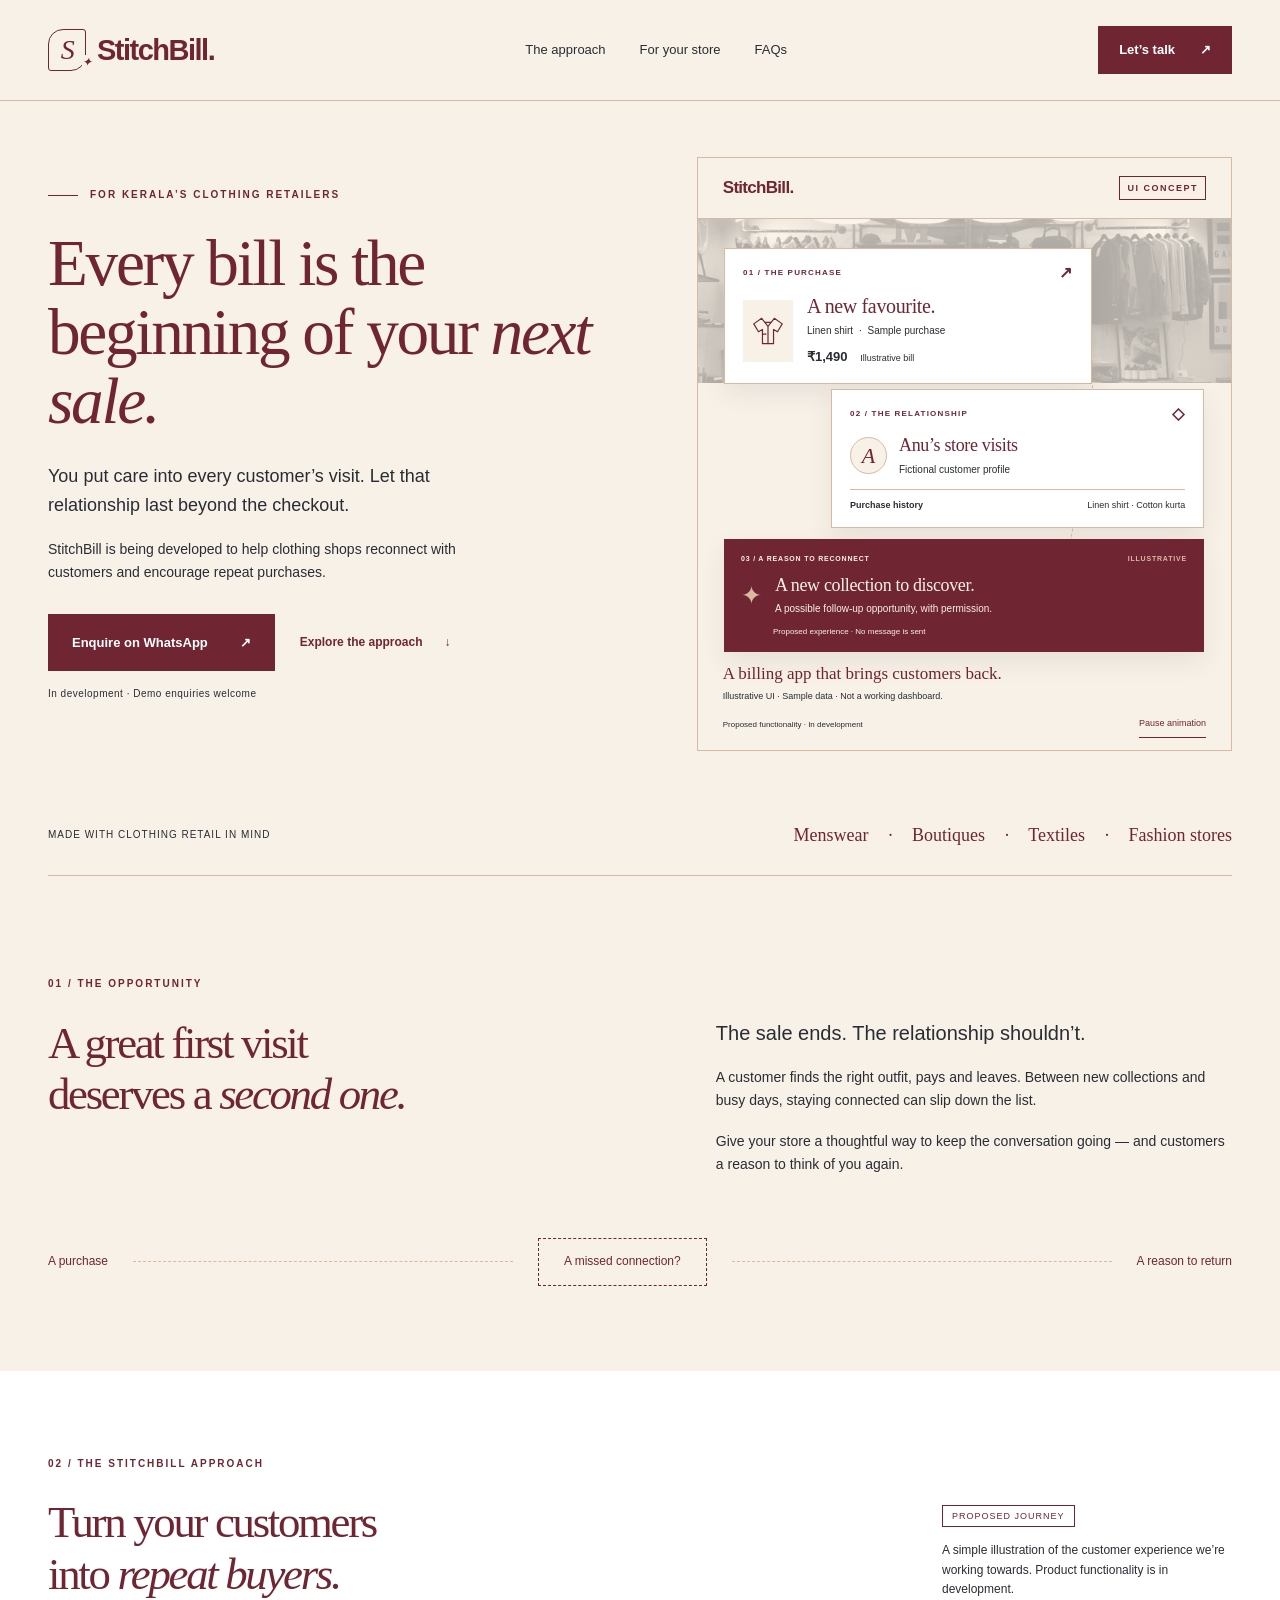
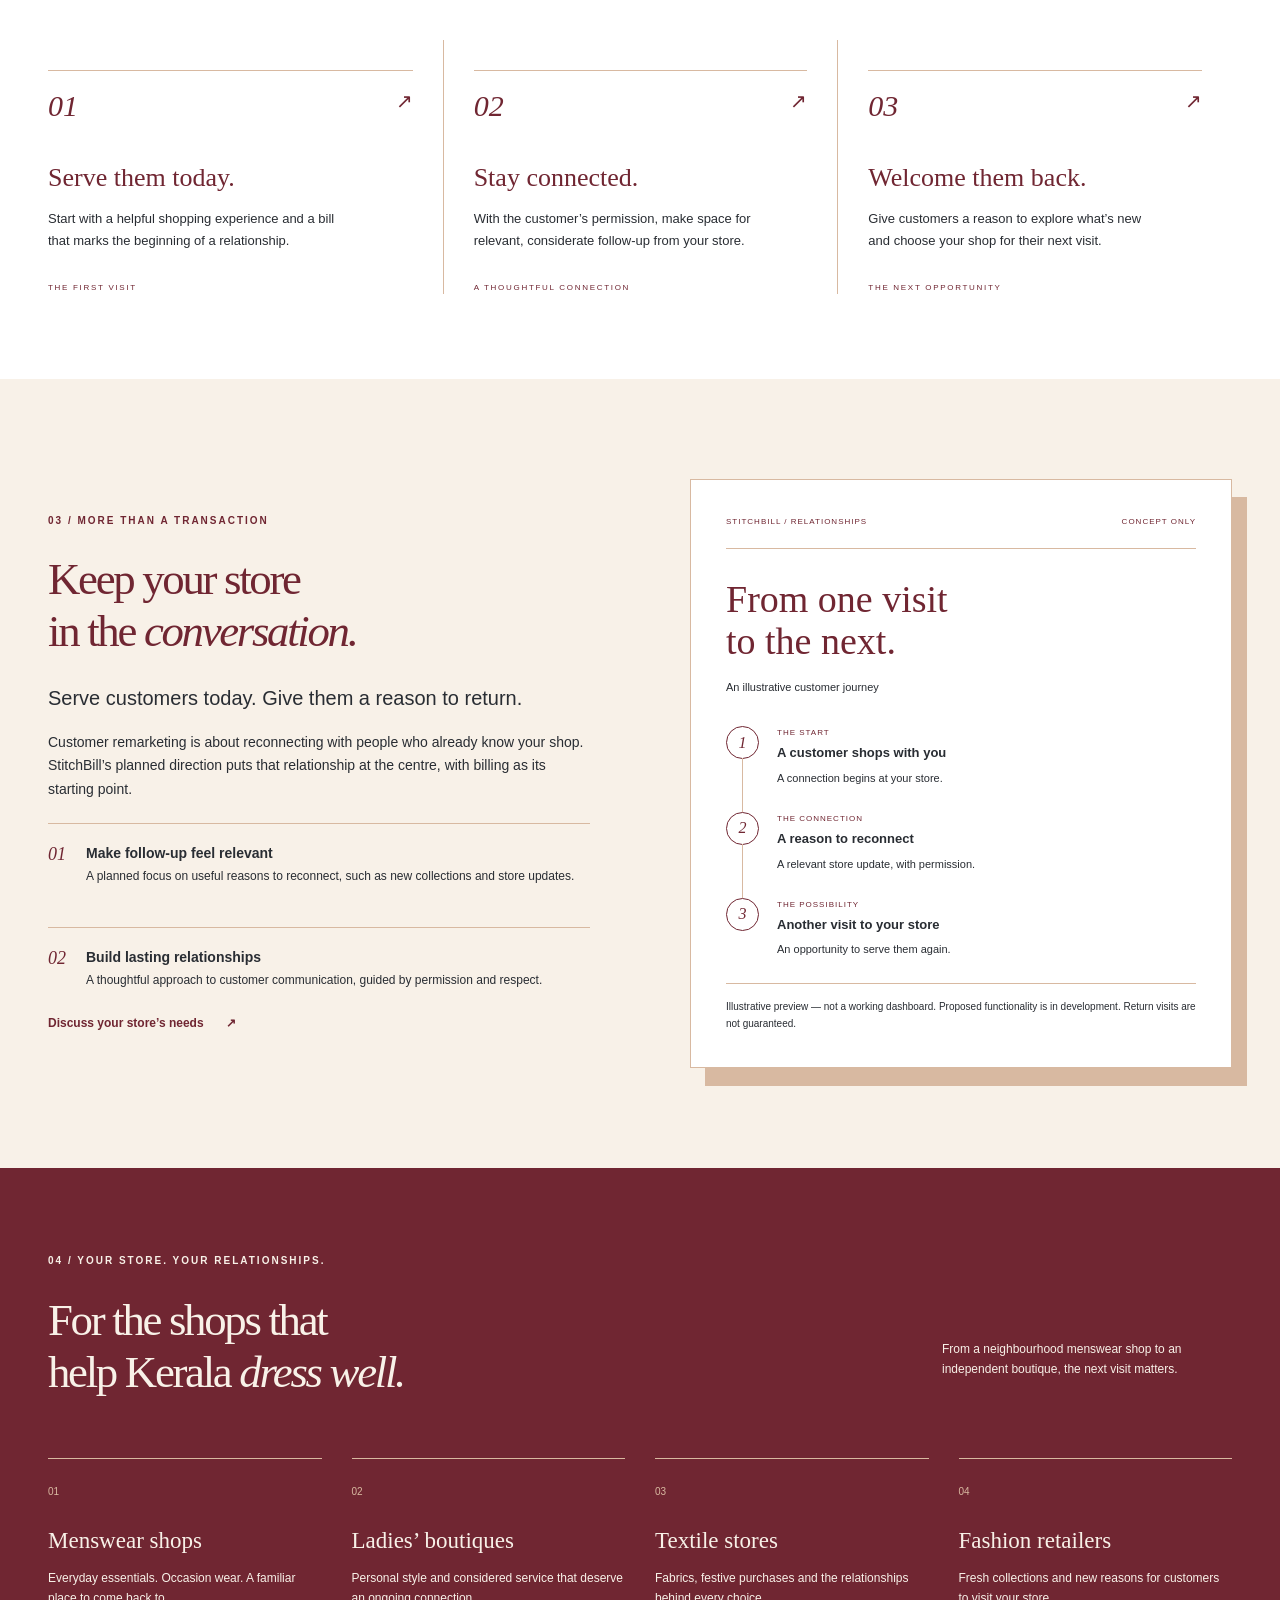
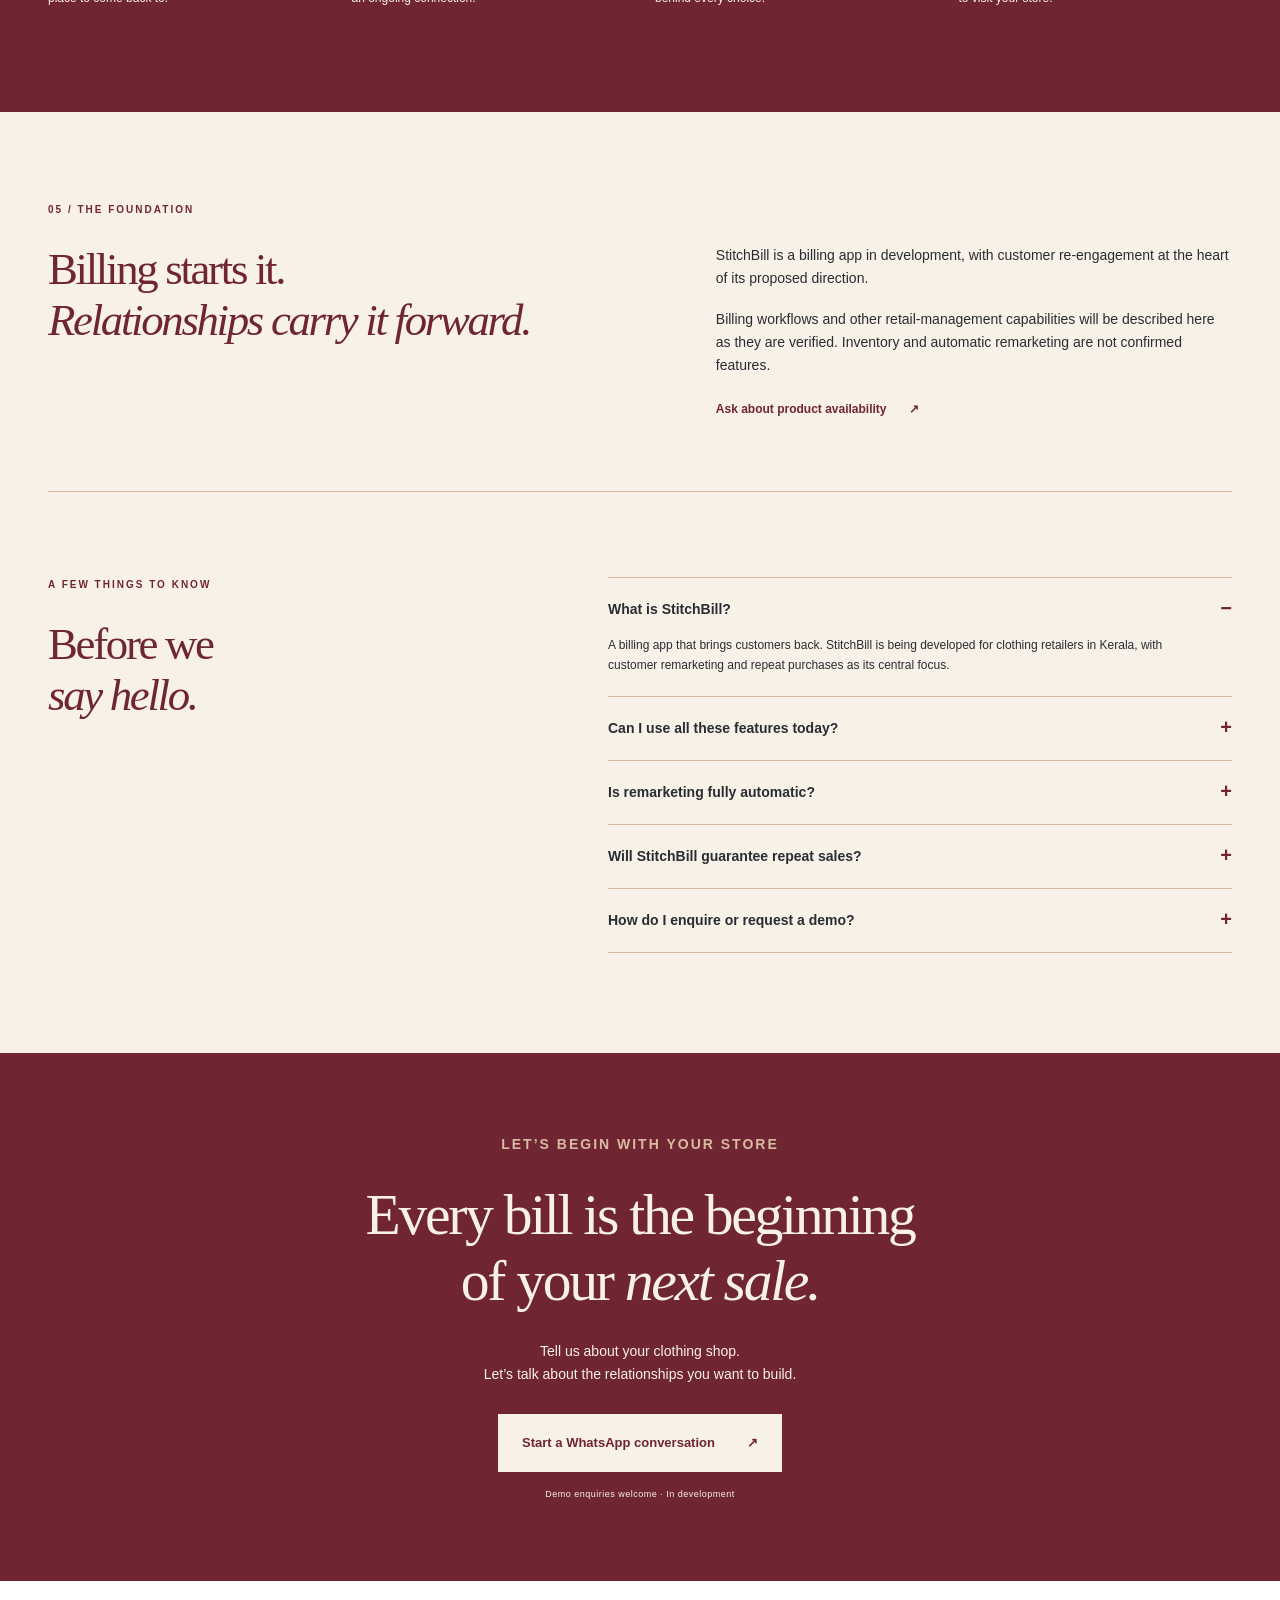
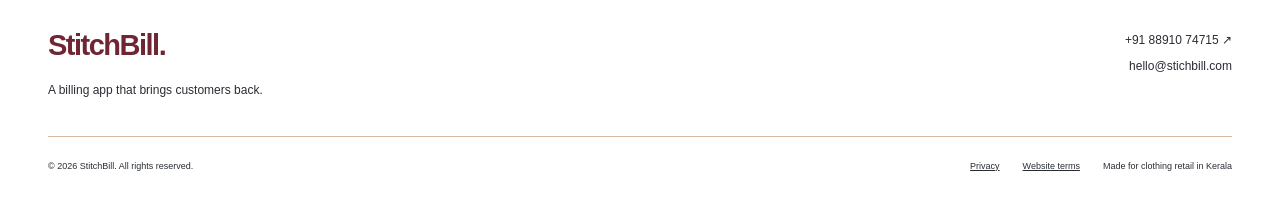
==== index.html @ 5eb84412 "Add approved StitchBill redesign with animated concept hero" ====
<!doctype html>
<html lang="en"><head><meta charset="utf-8"><meta name="viewport" content="width=device-width,initial-scale=1"><meta name="theme-color" content="#702632"><title>StitchBill — A billing app that brings customers back.</title><meta name="description" content="Every bill is the beginning of your next sale. StitchBill is developing billing and customer re-engagement tools for clothing retailers in Kerala. Enquire on WhatsApp."><meta name="robots" content="index,follow"><link rel="canonical" href="https://www.stichbill.com/"><meta property="og:type" content="website"><meta property="og:title" content="StitchBill — Every bill is the beginning of your next sale."><meta property="og:description" content="Turn your customers into repeat buyers. A billing app that brings customers back. In development for clothing retailers in Kerala."><meta property="og:url" content="https://www.stichbill.com/"><meta name="twitter:card" content="summary"><meta name="twitter:title" content="StitchBill — Every bill is the beginning of your next sale."><meta name="twitter:description" content="A billing app that brings customers back. In development for clothing retailers in Kerala."><link rel="stylesheet" href="styles.css"><script type="application/ld+json">{"@context":"https://schema.org","@type":"SoftwareApplication","name":"StitchBill","applicationCategory":"BusinessApplication","operatingSystem":"Web","description":"A billing app that brings customers back. Billing and customer re-engagement tools in development for clothing retailers in Kerala.","url":"https://www.stichbill.com/"}</script></head>
<body><a class="skip" href="#main">Skip to content</a><header><div class="wrap nav"><a class="brand" href="#" aria-label="StitchBill home"><span class="monogram" aria-hidden="true">S<span>✦</span></span>StitchBill<span class="brand-dot">.</span></a><nav aria-label="Main navigation"><a href="#approach">The approach</a><a href="#retailers">For your store</a><a href="#faq">FAQs</a></nav><a class="button small" href="https://wa.me/918891074715">Let’s talk <span aria-hidden="true">↗</span></a></div></header>
<main id="main"><section class="hero"><div class="wrap hero-grid"><div class="hero-copy"><p class="eyebrow"><span class="rule"></span> FOR KERALA’S CLOTHING RETAILERS</p><h1>Every bill is the beginning of your <em>next sale.</em></h1><p class="lead">You put care into every customer’s visit. Let that relationship last beyond the checkout.</p><p class="sublead">StitchBill is being developed to help clothing shops reconnect with customers and encourage repeat purchases.</p><div class="actions"><a class="button" href="https://wa.me/918891074715">Enquire on WhatsApp <span aria-hidden="true">↗</span></a><a class="text-link" href="#approach">Explore the approach <span aria-hidden="true">↓</span></a></div><p class="micro">In development · Demo enquiries welcome</p></div><figure class="hero-interface" aria-labelledby="interface-caption" data-living-interface>
  <div class="interface-header"><span class="interface-wordmark">StitchBill<span aria-hidden="true">.</span></span><span class="interface-badge">UI CONCEPT</span></div>
  <div class="interface-stage">
    <img class="interface-photo" src="assets/retail.jpg" width="1400" height="934" alt="" fetchpriority="high">
    <div class="interface-thread" aria-hidden="true"></div>
    <article class="fashion-card purchase-card">
      <div class="card-kicker"><span>01 / THE PURCHASE</span><span class="card-symbol" aria-hidden="true">↗</span></div>
      <div class="purchase-content"><div class="garment" aria-hidden="true"><svg viewBox="0 0 48 48" fill="none"><path d="m16 8-10 7 6 10 5-3v18h14V22l5 3 6-10-10-7-4 5h-8l-4-5Z" stroke="currentColor" stroke-width="1.5" stroke-linejoin="round"/><path d="m20 13 4 5 4-5M24 18v22M17 28h5" stroke="currentColor" stroke-width="1.5"/></svg></div><div><h3>A new favourite.</h3><p>Linen shirt <span>·</span> Sample purchase</p><strong>₹1,490 <span>Illustrative bill</span></strong></div></div>
    </article>
    <article class="fashion-card customer-card">
      <div class="card-kicker"><span>02 / THE RELATIONSHIP</span><span class="card-symbol" aria-hidden="true">◇</span></div>
      <div class="customer-heading"><span class="customer-avatar" aria-hidden="true">A</span><div><h3>Anu’s store visits</h3><p>Fictional customer profile</p></div></div>
      <div class="purchase-history"><span>Purchase history</span><span>Linen shirt <span aria-hidden="true">·</span> Cotton kurta</span></div>
    </article>
    <article class="fashion-card followup-card">
      <div class="card-kicker"><span>03 / A REASON TO RECONNECT</span><span class="opportunity-label">ILLUSTRATIVE</span></div>
      <div class="followup-content"><span class="followup-symbol" aria-hidden="true">✦</span><div><h3>A new collection to discover.</h3><p>A possible follow-up opportunity, with permission.</p></div></div>
      <div class="followup-note">Proposed experience · No message is sent</div>
    </article>
  </div>
  <figcaption id="interface-caption"><strong>A billing app that brings customers back.</strong><span>Illustrative UI · Sample data · Not a working dashboard.</span></figcaption>
  <div class="interface-controls"><span class="motion-note">Proposed functionality · In development</span><button class="motion-toggle" type="button" aria-pressed="false" hidden>Pause animation</button></div>
</figure></div><div class="wrap audience"><span>Made with clothing retail in mind</span><p>Menswear <i>·</i> Boutiques <i>·</i> Textiles <i>·</i> Fashion stores</p></div></section>
<section class="problem wrap"><p class="eyebrow">01 / THE OPPORTUNITY</p><div class="split"><h2>A great first visit<br>deserves a <em>second one.</em></h2><div><p class="large">The sale ends. The relationship shouldn’t.</p><p>A customer finds the right outfit, pays and leaves. Between new collections and busy days, staying connected can slip down the list.</p><p>Give your store a thoughtful way to keep the conversation going — and customers a reason to think of you again.</p></div></div><div class="problem-line"><span>A purchase</span><span class="dashed" aria-hidden="true"></span><span class="missing">A missed connection?</span><span class="dashed" aria-hidden="true"></span><span>A reason to return</span></div></section>
<section id="approach" class="approach"><div class="wrap"><div class="section-top"><div><p class="eyebrow">02 / THE STITCHBILL APPROACH</p><h2>Turn your customers<br>into <em>repeat buyers.</em></h2></div><div class="section-aside"><span class="pill">PROPOSED JOURNEY</span><p>A simple illustration of the customer experience we’re working towards. Product functionality is in development.</p></div></div><ol class="journey"><li><span class="step">01 <span aria-hidden="true">↗</span></span><h3>Serve them today.</h3><p>Start with a helpful shopping experience and a bill that marks the beginning of a relationship.</p><span class="step-note">THE FIRST VISIT</span></li><li><span class="step">02 <span aria-hidden="true">↗</span></span><h3>Stay connected.</h3><p>With the customer’s permission, make space for relevant, considerate follow-up from your store.</p><span class="step-note">A THOUGHTFUL CONNECTION</span></li><li><span class="step">03 <span aria-hidden="true">↗</span></span><h3>Welcome them back.</h3><p>Give customers a reason to explore what’s new and choose your shop for their next visit.</p><span class="step-note">THE NEXT OPPORTUNITY</span></li></ol></div></section>
<section class="wrap remarketing"><div class="editorial"><p class="eyebrow">03 / MORE THAN A TRANSACTION</p><h2>Keep your store<br>in the <em>conversation.</em></h2><p class="large">Serve customers today. Give them a reason to return.</p><p>Customer remarketing is about reconnecting with people who already know your shop. StitchBill’s planned direction puts that relationship at the centre, with billing as its starting point.</p><div class="benefit"><span>01</span><div><h3>Make follow-up feel relevant</h3><p>A planned focus on useful reasons to reconnect, such as new collections and store updates.</p></div></div><div class="benefit"><span>02</span><div><h3>Build lasting relationships</h3><p>A thoughtful approach to customer communication, guided by permission and respect.</p></div></div><a class="text-link" href="https://wa.me/918891074715">Discuss your store’s needs <span aria-hidden="true">↗</span></a></div><div class="concept"><div class="concept-label"><span>STITCHBILL / RELATIONSHIPS</span><span>CONCEPT ONLY</span></div><h3>From one visit<br>to the next.</h3><p class="concept-intro">An illustrative customer journey</p><div class="timeline"><div><span class="node">1</span><div><small>THE START</small><strong>A customer shops with you</strong><p>A connection begins at your store.</p></div></div><div><span class="node">2</span><div><small>THE CONNECTION</small><strong>A reason to reconnect</strong><p>A relevant store update, with permission.</p></div></div><div><span class="node">3</span><div><small>THE POSSIBILITY</small><strong>Another visit to your store</strong><p>An opportunity to serve them again.</p></div></div></div><p class="concept-disclaimer">Illustrative preview — not a working dashboard. Proposed functionality is in development. Return visits are not guaranteed.</p></div></section>
<section id="retailers" class="retailers"><div class="wrap"><p class="eyebrow">04 / YOUR STORE. YOUR RELATIONSHIPS.</p><div class="section-top"><h2>For the shops that<br>help Kerala <em>dress well.</em></h2><p class="section-aside">From a neighbourhood menswear shop to an independent boutique, the next visit matters.</p></div><div class="store-grid"><article><span>01</span><h3>Menswear shops</h3><p>Everyday essentials. Occasion wear. A familiar place to come back to.</p></article><article><span>02</span><h3>Ladies’ boutiques</h3><p>Personal style and considered service that deserve an ongoing connection.</p></article><article><span>03</span><h3>Textile stores</h3><p>Fabrics, festive purchases and the relationships behind every choice.</p></article><article><span>04</span><h3>Fashion retailers</h3><p>Fresh collections and new reasons for customers to visit your store.</p></article></div></div></section>
<section class="wrap billing"><p class="eyebrow">05 / THE FOUNDATION</p><div class="split"><h2>Billing starts it.<br><em>Relationships carry it forward.</em></h2><div><p>StitchBill is a billing app in development, with customer re-engagement at the heart of its proposed direction.</p><p>Billing workflows and other retail-management capabilities will be described here as they are verified. Inventory and automatic remarketing are not confirmed features.</p><a class="text-link" href="https://wa.me/918891074715">Ask about product availability <span aria-hidden="true">↗</span></a></div></div></section>
<section id="faq" class="faq wrap"><div><p class="eyebrow">A FEW THINGS TO KNOW</p><h2>Before we<br><em>say hello.</em></h2></div><div class="questions"><details open><summary>What is StitchBill?</summary><p>A billing app that brings customers back. StitchBill is being developed for clothing retailers in Kerala, with customer remarketing and repeat purchases as its central focus.</p></details><details><summary>Can I use all these features today?</summary><p>Customer re-engagement capabilities shown here are planned or in development. Contact us for current availability and demo options.</p></details><details><summary>Is remarketing fully automatic?</summary><p>Automatic remarketing has not been verified and is not promised. The journey on this page illustrates a proposed experience, not confirmed automation.</p></details><details><summary>Will StitchBill guarantee repeat sales?</summary><p>No. The aim is to support customer relationships and encourage return visits. Purchases depend on your customers, your store and many other factors.</p></details><details><summary>How do I enquire or request a demo?</summary><p><a href="https://wa.me/918891074715">Message +91 88910 74715 on WhatsApp</a> or email <a href="mailto:hello@stichbill.com">hello@stichbill.com</a>. Tell us about your shop and ask about current demo availability.</p></details></div></section>
<section class="final-cta"><div class="wrap"><p class="eyebrow">LET’S BEGIN WITH YOUR STORE</p><h2>Every bill is the beginning<br>of your <em>next sale.</em></h2><p>Tell us about your clothing shop.<br>Let’s talk about the relationships you want to build.</p><a class="button light" href="https://wa.me/918891074715">Start a WhatsApp conversation <span aria-hidden="true">↗</span></a><span class="micro">Demo enquiries welcome · In development</span></div></section></main>
<footer><div class="wrap"><div class="footer-top"><div><a class="brand" href="#">StitchBill<span class="brand-dot">.</span></a><p>A billing app that brings customers back.</p></div><div><a href="https://wa.me/918891074715">+91 88910 74715 ↗</a><a href="mailto:hello@stichbill.com">hello@stichbill.com</a></div></div><div class="footer-bottom"><span>© 2026 StitchBill. All rights reserved.</span><div><button class="legal-link" data-dialog="privacy">Privacy</button><button class="legal-link" data-dialog="terms">Website terms</button><span>Made for clothing retail in Kerala</span></div></div></div></footer>
<dialog id="privacy"><button class="close" aria-label="Close privacy notice">×</button><p class="eyebrow">STITCHBILL</p><h2>Website privacy notice</h2><p>This preview has no enquiry form, analytics scripts or advertising trackers. Contact buttons open WhatsApp or your email application; information you send is handled by those services and the enquiry recipient.</p><p>Hosting providers may process technical request information. This website notice does not describe a future StitchBill application. A product-specific privacy policy must be provided before collecting customer data through the product.</p><p>Privacy enquiries: <a href="mailto:hello@stichbill.com">hello@stichbill.com</a>.</p></dialog>
<dialog id="terms"><button class="close" aria-label="Close website terms">×</button><p class="eyebrow">STITCHBILL</p><h2>Website terms</h2><p>This website introduces StitchBill’s proposed direction. Product capabilities are in development unless explicitly verified. Illustrations are concepts, and no repeat purchases or business results are guaranteed.</p><p>Demo enquiries do not confirm product availability, pricing or a service agreement. Contact <a href="mailto:hello@stichbill.com">hello@stichbill.com</a> for current information.</p></dialog><script src="script.js"></script></body></html>
---- styles.css ----
:root{--burgundy:#702632;--cream:#F8F1E8;--beige:#D8B9A1;--white:#FFFFFF;--ink:#292D33}*{box-sizing:border-box}html{scroll-behavior:smooth;scroll-padding-top:100px}body{margin:0;color:var(--ink);background:var(--cream);font:16px/1.65 Arial,Helvetica,sans-serif}a{color:inherit;text-decoration:none}button{font:inherit}button,a,summary{-webkit-tap-highlight-color:transparent}a:focus-visible,button:focus-visible,summary:focus-visible{outline:3px solid var(--burgundy);outline-offset:5px}::selection{background:var(--beige);color:var(--ink)}.wrap{width:min(1240px,calc(100% - 96px));margin:auto}.skip{position:absolute;left:20px;top:-100px;background:var(--white);padding:10px;z-index:99}.skip:focus{top:10px}header{background:var(--cream);border-bottom:1px solid var(--beige)}.nav{height:100px;display:flex;align-items:center;justify-content:space-between;gap:28px}.brand{color:var(--burgundy);font-size:29px;font-weight:700;letter-spacing:-1.5px;display:inline-flex;align-items:center;line-height:1}.brand-dot{color:var(--burgundy)}.monogram{border:1px solid var(--burgundy);font:italic 28px Georgia,serif;width:38px;height:42px;display:grid;place-items:center;margin-right:11px;position:relative;border-radius:15px 3px}.monogram span{position:absolute;font-size:12px;right:-5px;bottom:0;background:var(--cream)}nav{display:flex;gap:34px;font-size:13px}nav a:hover,.text-link:hover{text-decoration:underline;text-underline-offset:6px}.button{display:inline-flex;align-items:center;justify-content:space-between;gap:32px;background:var(--burgundy);color:var(--white);padding:17px 23px;font-size:13px;font-weight:700;border:1px solid var(--burgundy);transition:transform .2s}.button:hover{transform:translateY(-2px)}.button.small{padding:12px 20px;gap:25px}.hero{padding:56px 0 0}.hero-grid{display:grid;grid-template-columns:1.1fr 1fr;gap:60px;align-items:center}.eyebrow{color:var(--burgundy);font-size:10px;font-weight:700;letter-spacing:2px;display:flex;align-items:center;gap:12px;margin:0 0 25px}.rule{width:30px;height:1px;background:var(--burgundy)}h1,h2,h3,p,figure{margin-top:0}h1,h2{font-family:Georgia,'Times New Roman',serif;font-weight:400;color:var(--burgundy);letter-spacing:-2.3px}h1{font-size:clamp(48px,5.1vw,73px);line-height:1.06;margin-bottom:26px;max-width:640px}em{font-weight:400}h2{font-size:clamp(35px,3.5vw,49px);line-height:1.15;margin-bottom:26px}h3{line-height:1.3}p{margin-bottom:18px}.lead{font-size:18px;max-width:470px;line-height:1.6}.sublead{font-size:14px;max-width:460px}.actions{display:flex;gap:25px;align-items:center;margin-top:30px;flex-wrap:wrap}.text-link{font-size:12px;font-weight:700;color:var(--burgundy);display:inline-flex;gap:22px;align-items:center}.micro{display:block;font-size:10px;letter-spacing:.5px;margin-top:15px}.hero-photo{position:relative;margin:0;height:560px;background:var(--beige);overflow:hidden}.hero-photo img{width:100%;height:100%;object-fit:cover;filter:sepia(.2) saturate(.55);object-position:50% 50%}.hero-photo:after{content:'';position:absolute;inset:45% 0 0;background:linear-gradient(transparent,rgba(41,45,51,.83))}.hero-photo figcaption{position:absolute;bottom:36px;left:32px;right:25px;color:white;z-index:1}.hero-photo figcaption>span{display:block;font-size:9px;letter-spacing:2px}.hero-photo strong{font:32px/1.2 Georgia,serif;display:block;margin:15px 0 25px}.hero-photo .photo-number{font-size:8px}.photo-label{position:absolute;top:20px;left:20px;background:var(--cream);color:var(--burgundy);padding:9px 12px;font-size:10px}.audience{padding:29px 0;display:flex;justify-content:space-between;align-items:center;border-bottom:1px solid var(--beige);margin-top:45px}.audience>span{font-size:10px;letter-spacing:1px;text-transform:uppercase}.audience p{margin:0;font:18px Georgia,serif;color:var(--burgundy)}.audience i{padding:0 15px;color:var(--burgundy)}section.problem{padding-top:100px;padding-bottom:85px}.split{display:grid;grid-template-columns:1.1fr 1fr;gap:100px}.split p{font-size:14px}.split .large,.large{font-size:20px;line-height:1.5}.problem-line{display:flex;align-items:center;gap:25px;margin-top:44px;font-size:12px;color:var(--burgundy)}.dashed{flex:1;border-top:1px dashed var(--beige)}.missing{border:1px dashed var(--burgundy);padding:13px 25px}.approach{padding:85px 0;background:var(--white)}.section-top{display:flex;justify-content:space-between;gap:50px;align-items:flex-end;margin-bottom:40px}.section-top h2{margin-bottom:0}.section-aside{max-width:290px;font-size:12px}.section-aside p{margin:15px 0 0}.pill{font-size:9px;border:1px solid var(--burgundy);padding:5px 9px;color:var(--burgundy);letter-spacing:1px}.journey{list-style:none;padding:0;display:grid;grid-template-columns:repeat(3,1fr);gap:0;margin:0}.journey li{padding:30px 30px 0 0}.journey li+li{border-left:1px solid var(--beige);padding-left:30px}.step{display:flex;justify-content:space-between;border-top:1px solid var(--beige);padding-top:18px;font:italic 30px Georgia,serif;color:var(--burgundy);margin-bottom:40px}.step span{font:20px Arial}.journey h3{font:26px Georgia,serif;color:var(--burgundy);margin-bottom:15px}.journey p{font-size:13px;max-width:290px}.step-note{display:block;font-size:8px;letter-spacing:1.7px;color:var(--burgundy);margin-top:30px}.remarketing{display:grid;grid-template-columns:1fr 1fr;gap:100px;padding-top:100px;padding-bottom:100px;align-items:center}.editorial>p:not(.eyebrow):not(.large){font-size:14px}.benefit{display:flex;gap:20px;border-top:1px solid var(--beige);padding-top:20px;margin-top:22px}.benefit>span{color:var(--burgundy);font:italic 18px Georgia}.benefit h3{font-size:14px;margin-bottom:5px}.benefit p{font-size:12px}.concept{padding:35px;background:white;border:1px solid var(--beige);box-shadow:15px 18px 0 var(--beige)}.concept-label{display:flex;justify-content:space-between;gap:10px;font-size:8px;letter-spacing:1px;color:var(--burgundy);border-bottom:1px solid var(--beige);padding-bottom:20px;margin-bottom:30px}.concept h3{font:38px/1.1 Georgia,serif;color:var(--burgundy);margin-bottom:15px}.concept-intro{font-size:11px}.timeline{margin-top:30px}.timeline>div{display:flex;gap:18px;position:relative;padding-bottom:25px}.timeline>div:not(:last-child):before{content:'';position:absolute;left:16px;top:32px;bottom:0;width:1px;background:var(--beige)}.node{width:33px;height:33px;border:1px solid var(--burgundy);color:var(--burgundy);border-radius:50%;display:grid;place-items:center;flex-shrink:0;font:italic 16px Georgia}.timeline small{font-size:8px;color:var(--burgundy);letter-spacing:1px;display:block}.timeline strong{display:block;font-size:13px;margin-top:3px}.timeline p{font-size:11px;margin:5px 0 0}.concept-disclaimer{border-top:1px solid var(--beige);padding-top:15px;font-size:10px;margin:0}.retailers{background:var(--burgundy);padding:85px 0;color:var(--cream)}.retailers h2,.retailers .eyebrow{color:var(--cream)}.store-grid{display:grid;grid-template-columns:repeat(4,1fr);gap:30px;margin-top:60px}.store-grid article{border-top:1px solid var(--beige);padding-top:18px}.store-grid span{font-size:10px;color:var(--beige)}.store-grid h3{font:23px Georgia,serif;margin:25px 0 15px}.store-grid p{font-size:12px}.billing{padding-top:90px;padding-bottom:70px;border-bottom:1px solid var(--beige)}.faq{padding-top:85px;padding-bottom:100px;display:grid;grid-template-columns:1fr 1.3fr;gap:80px}.questions details{border-top:1px solid var(--beige);padding:20px 0}.questions details:last-child{border-bottom:1px solid var(--beige)}summary{cursor:pointer;font-size:14px;font-weight:700;list-style:none;display:flex;justify-content:space-between;gap:15px}summary:after{content:'+';color:var(--burgundy);font-size:20px;line-height:1}details[open] summary:after{content:'−'}summary::-webkit-details-marker{display:none}.questions p{font-size:12px;margin:15px 30px 0 0}.questions p a{text-decoration:underline}.final-cta{text-align:center;background:var(--burgundy);color:var(--cream);padding:80px 0}.final-cta .eyebrow{justify-content:center;color:var(--beige)}.final-cta h2{color:var(--cream);font-size:clamp(38px,4.5vw,62px)}.final-cta p{font-size:14px}.button.light{background:var(--cream);color:var(--burgundy);border-color:var(--cream);margin-top:10px}.final-cta .micro{font-size:9px}footer{padding:50px 0 25px;background:white}.footer-top{display:flex;justify-content:space-between;gap:30px;padding-bottom:35px}.footer-top p{font-size:12px;margin:17px 0 0}.footer-top>div:last-child{font-size:12px;text-align:right;display:flex;flex-direction:column;gap:6px}.footer-bottom{border-top:1px solid var(--beige);padding-top:22px;display:flex;justify-content:space-between;gap:20px;font-size:9px}.footer-bottom>div{display:flex;gap:23px}.legal-link{padding:0;border:0;background:transparent;color:var(--ink);font-size:9px;cursor:pointer;text-decoration:underline}dialog{width:min(560px,calc(100% - 32px));padding:40px;border:1px solid var(--beige);background:var(--cream);color:var(--ink)}dialog::backdrop{background:rgba(41,45,51,.65)}dialog h2{font-size:32px}dialog p{font-size:13px}dialog a{text-decoration:underline}.close{position:absolute;top:8px;right:14px;background:none;border:0;color:var(--burgundy);font-size:28px;cursor:pointer}
@media(min-width:900px){.hero-copy{animation:arrive .65s ease-out}@keyframes arrive{from{opacity:0;transform:translateY(12px)}to{opacity:1;transform:none}}}@media(max-width:1000px){.wrap{width:calc(100% - 48px)}.hero-grid{gap:30px}.hero-photo{height:530px}h1{font-size:55px}.split,.remarketing{gap:45px}.nav nav{gap:18px}.audience i{padding:0 7px}.store-grid{gap:20px}.store-grid h3{font-size:21px}.faq{gap:40px}}@media(max-width:720px){.wrap{width:calc(100% - 40px)}.nav{height:78px}.brand{font-size:25px}.monogram{width:30px;height:35px;font-size:24px}nav{display:none}.button.small{font-size:11px;padding:10px 15px;gap:18px}.hero{padding-top:38px}.hero-grid{grid-template-columns:1fr;gap:35px}h1{font-size:clamp(45px,10.8vw,70px);letter-spacing:-1.8px;max-width:590px}.eyebrow{font-size:8px;letter-spacing:1.5px;margin-bottom:23px}.lead{font-size:17px}.sublead{font-size:13px}.actions{gap:20px}.button{font-size:12px;padding:16px 19px;gap:25px}.text-link{font-size:11px}.hero-photo{height:430px}.hero-photo figcaption{left:26px;bottom:28px}.audience{margin-top:27px;flex-direction:column;align-items:flex-start;gap:12px;padding:24px 0}.audience p{font-size:15px}.audience>span{font-size:8px}.audience i{padding:0 4px}section.problem,.approach,.retailers{padding-top:60px;padding-bottom:60px}h2{letter-spacing:-1.3px;font-size:36px}.split{grid-template-columns:1fr;gap:5px}.split p{font-size:13px}.problem-line{gap:10px;font-size:10px;flex-wrap:wrap;margin-top:25px}.missing{padding:10px}.dashed{min-width:10px}.section-top{display:block;margin-bottom:25px}.section-aside{max-width:100%;margin-top:25px}.section-aside p{font-size:11px}.journey{grid-template-columns:1fr}.journey li{padding:25px 0!important;border-left:0!important;border-bottom:1px solid var(--beige)}.step{margin-bottom:25px;border:0;padding-top:0}.journey p{max-width:none}.step-note{margin-top:22px}.remarketing{grid-template-columns:1fr;padding-top:60px;padding-bottom:70px;gap:35px}.concept{padding:25px;box-shadow:8px 10px 0 var(--beige);margin-right:9px}.store-grid{grid-template-columns:1fr 1fr;gap:25px;margin-top:35px}.store-grid h3{font-size:22px;margin-top:20px}.billing{padding-top:60px;padding-bottom:45px}.faq{grid-template-columns:1fr;padding-top:60px;padding-bottom:60px;gap:5px}.faq h2 br{display:none}.questions details{padding:20px 0}summary{font-size:13px;min-height:24px}.final-cta{padding:60px 0}.final-cta h2{font-size:39px}.final-cta h2 br{display:none}.footer-top{flex-direction:column}.footer-top>div:last-child{text-align:left}.footer-bottom{flex-direction:column}.footer-bottom>div{flex-wrap:wrap;gap:20px}.legal-link{font-size:11px;min-height:30px}.footer-bottom>div>span{align-self:center}dialog{padding:30px}}@media(prefers-reduced-motion:reduce){html{scroll-behavior:auto}*,*:before,*:after{animation:none!important;transition:none!important}}

/* Concept 2: The Living Fashion-Tech Interface.
   The default composition is static; JavaScript opts into motion. */
.hero-interface{--cycle:8s;position:relative;isolation:isolate;margin:0;min-width:0;height:594px;background:var(--cream);border:1px solid var(--beige);overflow:hidden}
.interface-header{height:61px;padding:0 25px;display:flex;justify-content:space-between;align-items:center;border-bottom:1px solid var(--beige)}
.interface-wordmark{font-size:17px;font-weight:700;letter-spacing:-.7px;color:var(--burgundy)}
.interface-badge{font-size:9px;font-weight:700;letter-spacing:1.5px;color:var(--burgundy);border:1px solid var(--burgundy);padding:4px 7px}
.interface-stage{height:426px;position:relative}
.interface-photo{position:absolute;inset:0 0 auto;width:100%;height:164px;object-fit:cover;object-position:50% 38%;filter:grayscale(1) sepia(.25);opacity:.28}
.interface-thread{position:absolute;top:105px;bottom:47px;left:48%;width:24%;border:1px dashed var(--beige);border-left:0;border-radius:0 45px 45px 0;transform:rotate(8deg)}
.fashion-card{position:absolute;box-shadow:0 10px 24px rgba(41,45,51,.08);background:var(--white);border:1px solid var(--beige);padding:16px 18px;opacity:1;transform:none;transform-origin:center;will-change:auto}
.card-kicker{font-size:8px;font-weight:700;letter-spacing:1.2px;color:var(--burgundy);display:flex;align-items:center;justify-content:space-between;gap:10px;margin-bottom:13px}
.card-symbol{font-size:16px;line-height:1}
.purchase-card{left:5%;top:29px;width:69%;z-index:1}
.purchase-content{display:flex;align-items:center;gap:14px}
.garment{width:50px;height:62px;background:var(--cream);display:grid;place-items:center;color:var(--burgundy);flex-shrink:0}
.garment svg{width:38px;height:38px}
.fashion-card h3{font:20px/1.2 Georgia,serif;color:var(--burgundy);margin:0 0 5px;letter-spacing:-.35px}
.fashion-card p{font-size:10px;line-height:1.5;margin:0}
.purchase-content strong{font-size:13px;font-weight:700;display:block;margin-top:8px}
.purchase-content strong span{font-size:9px;font-weight:400;margin-left:9px}
.purchase-content p>span{padding:0 3px}
.customer-card{right:5%;top:170px;width:70%;z-index:2}
.customer-heading{display:flex;align-items:center;gap:12px}
.customer-avatar{display:grid;place-items:center;width:37px;height:37px;border:1px solid var(--beige);border-radius:50%;background:var(--cream);color:var(--burgundy);font:italic 22px Georgia,serif;flex-shrink:0}
.customer-card h3{font-size:18px}
.purchase-history{display:flex;justify-content:space-between;gap:8px;border-top:1px solid var(--beige);margin-top:12px;padding-top:9px;font-size:9px;line-height:1.4}
.purchase-history>span:first-child{font-weight:700}
.followup-card{left:5%;right:5%;top:320px;z-index:3;background:var(--burgundy);color:var(--cream);border-color:var(--burgundy);padding:13px 16px}
.followup-card .card-kicker,.followup-card h3{color:var(--cream)}
.followup-card .card-kicker{font-size:7px;letter-spacing:.8px;margin-bottom:10px}
.opportunity-label{color:var(--beige);font-size:7px}
.followup-content{display:flex;align-items:center;gap:13px}
.followup-symbol{color:var(--beige);font-size:25px;line-height:1}
.followup-card h3{font-size:18px}
.followup-card p{font-size:10px}
.followup-note{font-size:8px;margin:9px 0 0 32px;color:var(--cream)}
.hero-interface figcaption{padding:18px 25px 0;position:relative}
.hero-interface figcaption strong{display:block;color:var(--burgundy);font:17px/1.25 Georgia,serif}
.hero-interface figcaption>span{display:block;font-size:9px;margin-top:5px}
.interface-controls{display:flex;align-items:center;justify-content:space-between;gap:10px;padding:6px 25px 7px}
.motion-note{font-size:8px;color:var(--ink)}
.motion-toggle{background:transparent;color:var(--burgundy);border:0;border-bottom:1px solid var(--burgundy);padding:5px 0;min-height:28px;font-size:9px;cursor:pointer;white-space:nowrap}
.motion-toggle[hidden]{display:none}
/* Each card shares one clock: purchase 0–1.2s, profile 1.4–2.4s,
   opportunity 2.8–3.8s, settled composition to 6.9s, soft reset to 8s. */
.hero-interface.is-animated .purchase-card{animation:purchase-arrival var(--cycle) cubic-bezier(.22,.68,.22,1) infinite;will-change:transform,opacity}
.hero-interface.is-animated .customer-card{animation:customer-arrival var(--cycle) cubic-bezier(.22,.68,.22,1) infinite;will-change:transform,opacity}
.hero-interface.is-animated .followup-card{animation:followup-arrival var(--cycle) cubic-bezier(.22,.68,.22,1) infinite;will-change:transform,opacity}
.hero-interface.is-offscreen .fashion-card{animation-play-state:paused}
@keyframes purchase-arrival{0%,3%{opacity:0;transform:translateY(17px) rotate(-2deg)}15%,86%{opacity:1;transform:none}97%,100%{opacity:0;transform:translateY(-6px)}}
@keyframes customer-arrival{0%,18%{opacity:0;transform:translate(10px,8px) rotate(1deg)}31%,86%{opacity:1;transform:none}97%,100%{opacity:0;transform:translateY(-6px)}}
@keyframes followup-arrival{0%,35%{opacity:0;transform:translateY(19px)}48%,86%{opacity:1;transform:none}97%,100%{opacity:0;transform:translateY(-6px)}}
@media(min-width:721px) and (max-width:1000px){.hero-interface{height:620px}.interface-stage{height:452px}.purchase-card{width:85%}.customer-card{width:85%;top:180px}.followup-card{top:346px}.purchase-history{flex-direction:column;gap:3px}.opportunity-label{display:none}.interface-controls{padding-left:18px;padding-right:18px}.hero-interface figcaption{padding-left:18px;padding-right:18px}.motion-note{font-size:7px}}
@media(max-width:720px){.hero-interface{height:592px;max-width:540px;width:100%;margin:auto}.interface-header{padding:0 18px}.purchase-card{width:81%}.customer-card{width:82%}.hero-interface figcaption{padding-left:18px;padding-right:18px}.interface-controls{padding-left:18px;padding-right:18px}.motion-toggle{min-height:32px}.purchase-history{font-size:8px}.card-kicker{font-size:7px}.fashion-card{padding:15px}.followup-card{padding:13px 14px}.followup-card h3{font-size:17px}.followup-card p{font-size:9px}.followup-card .card-kicker{font-size:6.5px;letter-spacing:.5px}.opportunity-label{font-size:6.5px}.hero-interface figcaption strong{font-size:16px}.hero-interface figcaption>span{font-size:8px}.motion-note{font-size:7px}}
@media(max-width:360px){.purchase-card,.customer-card{width:90%}.purchase-content{gap:9px}.fashion-card h3{font-size:18px}.purchase-content strong span{font-size:8px}.followup-card h3{font-size:15px}.opportunity-label{display:none}.interface-controls{gap:6px}.motion-note{font-size:6.5px}}
@media(prefers-reduced-motion:reduce){.hero-interface.is-animated .fashion-card{animation:none!important;opacity:1;transform:none;will-change:auto}.hero-interface .motion-toggle{display:none}}
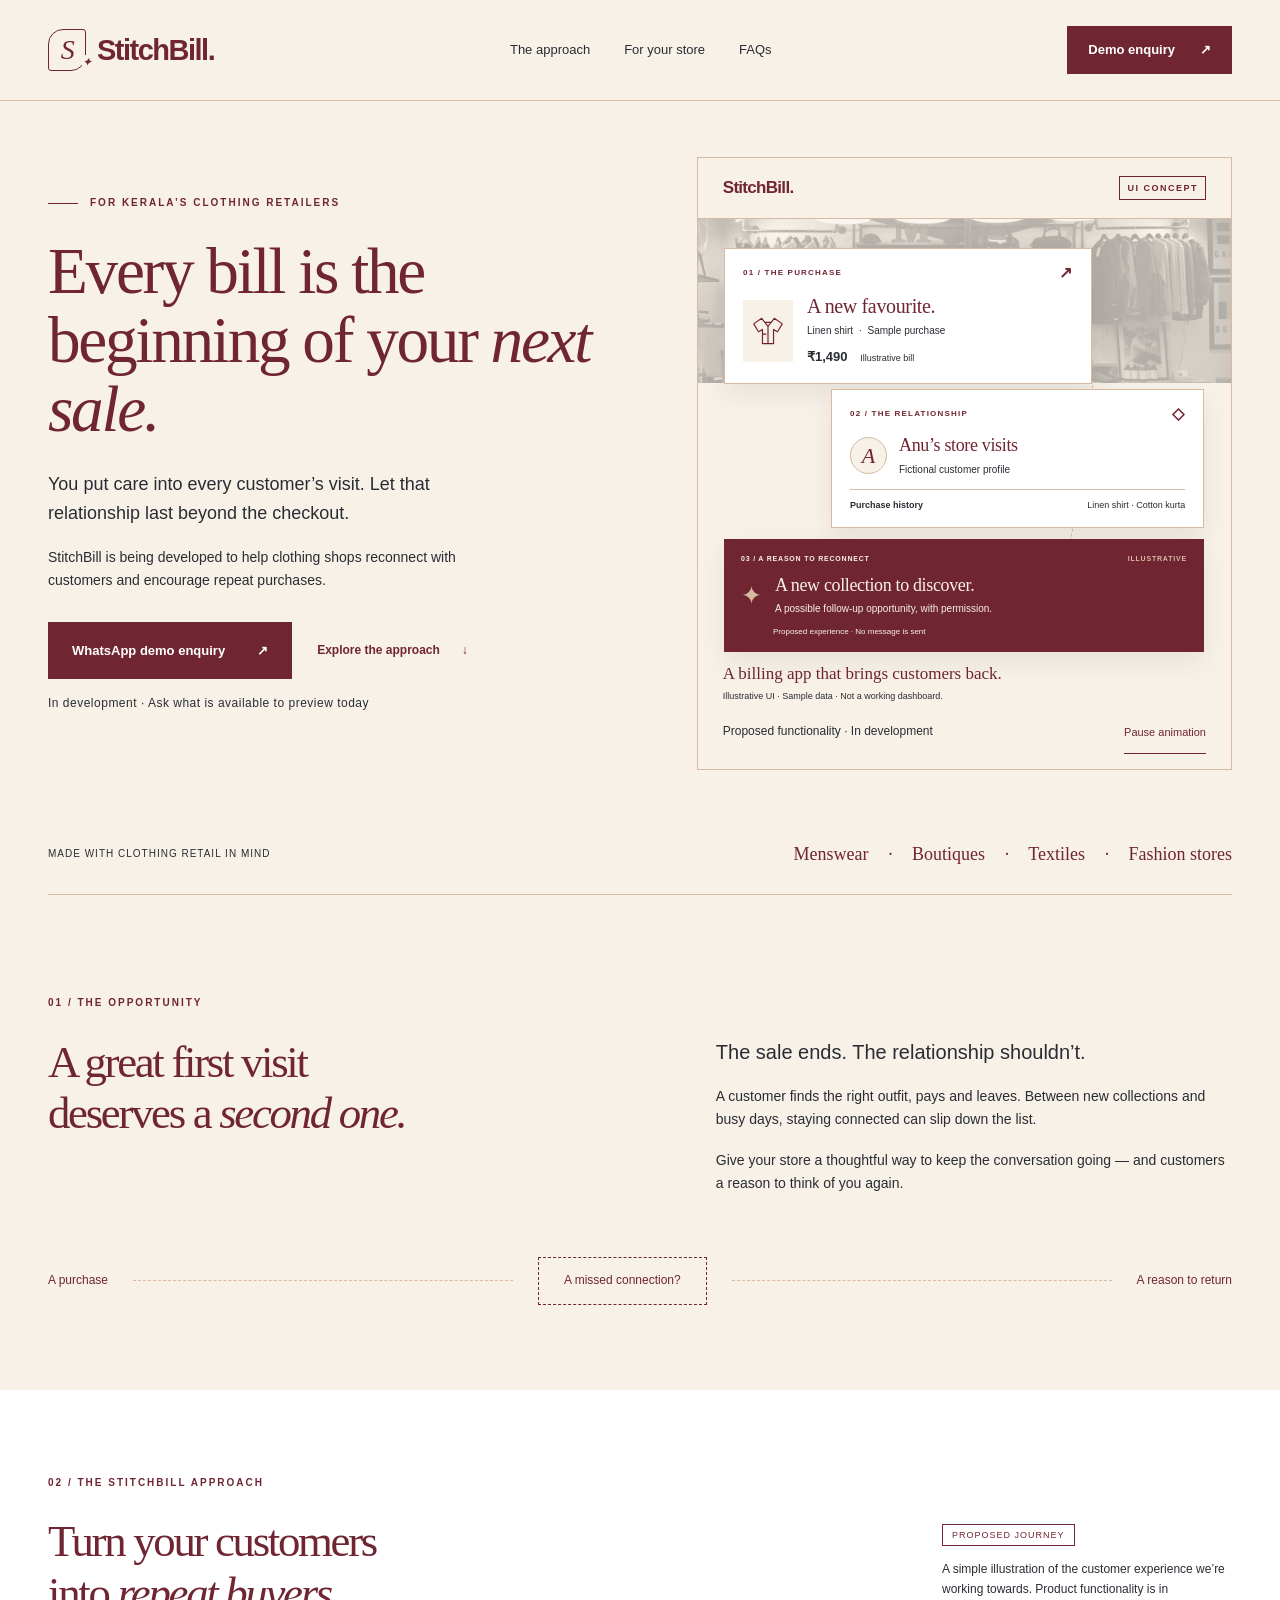
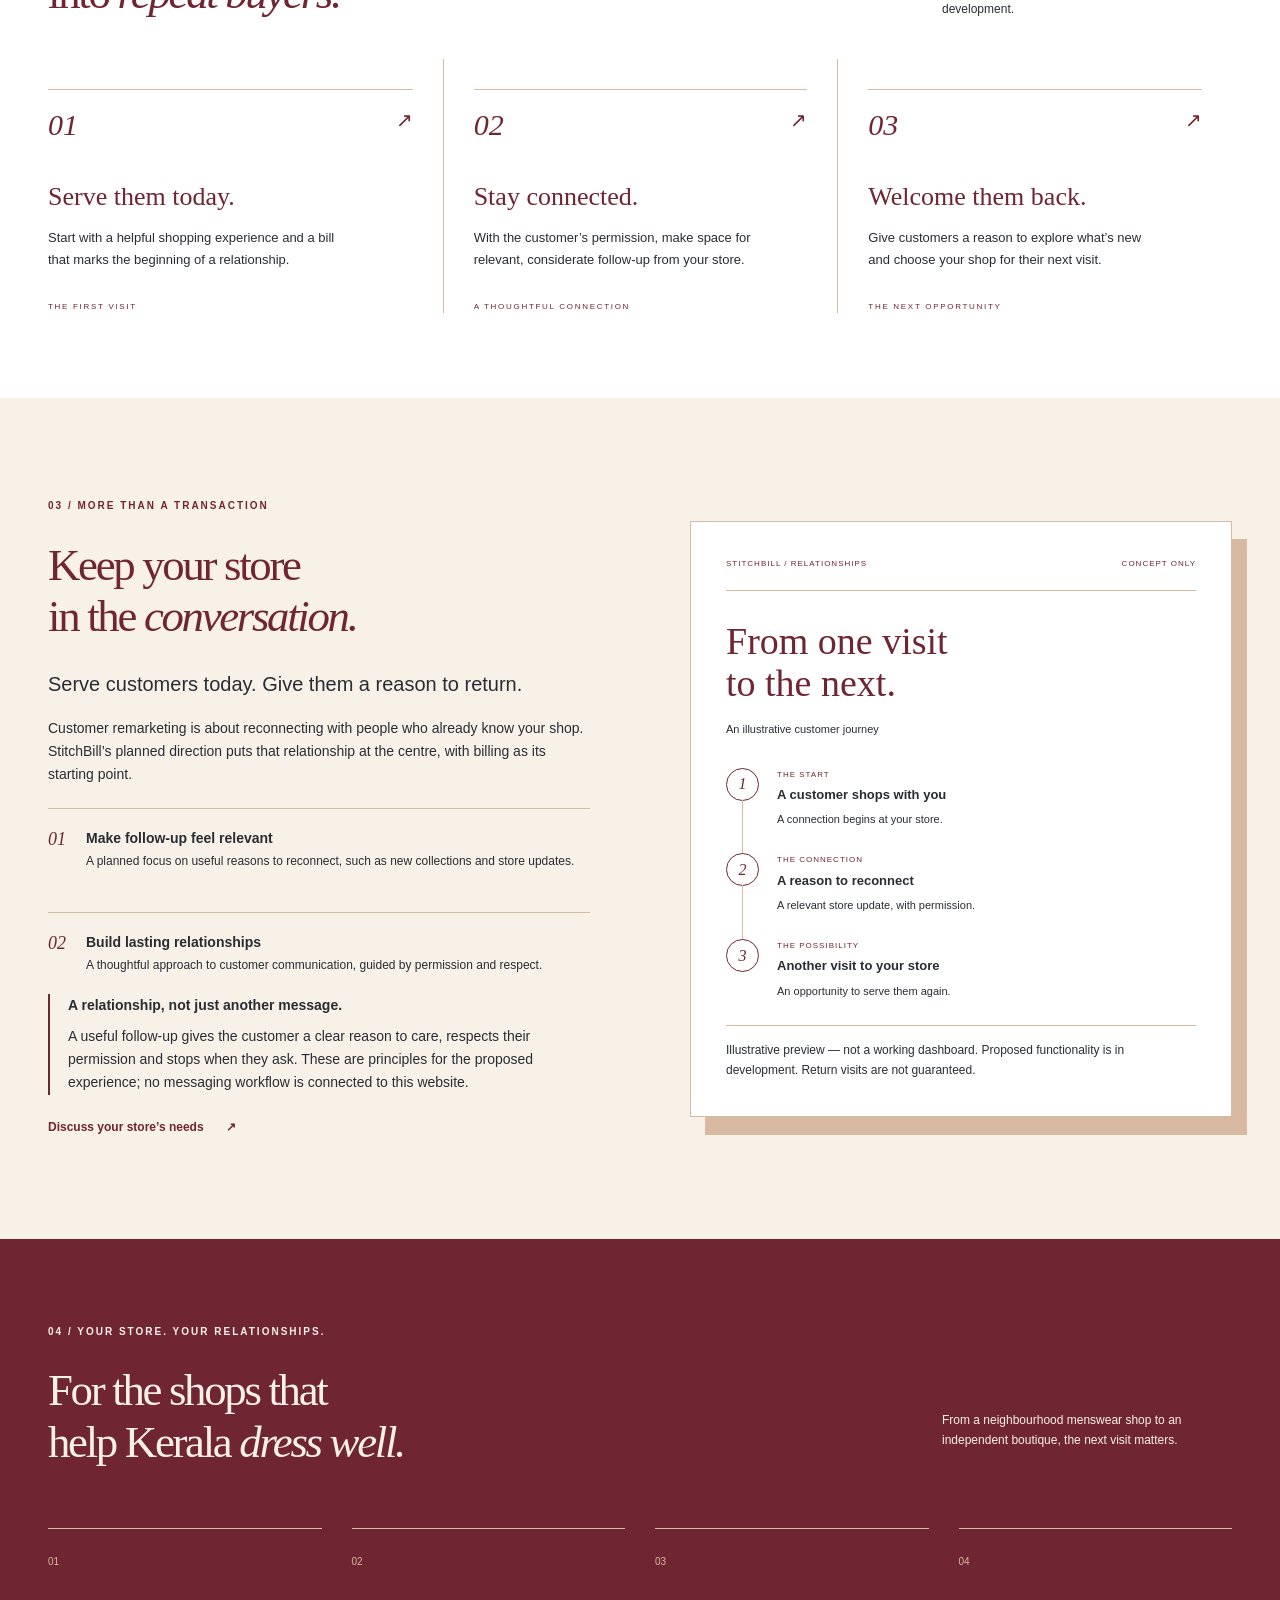
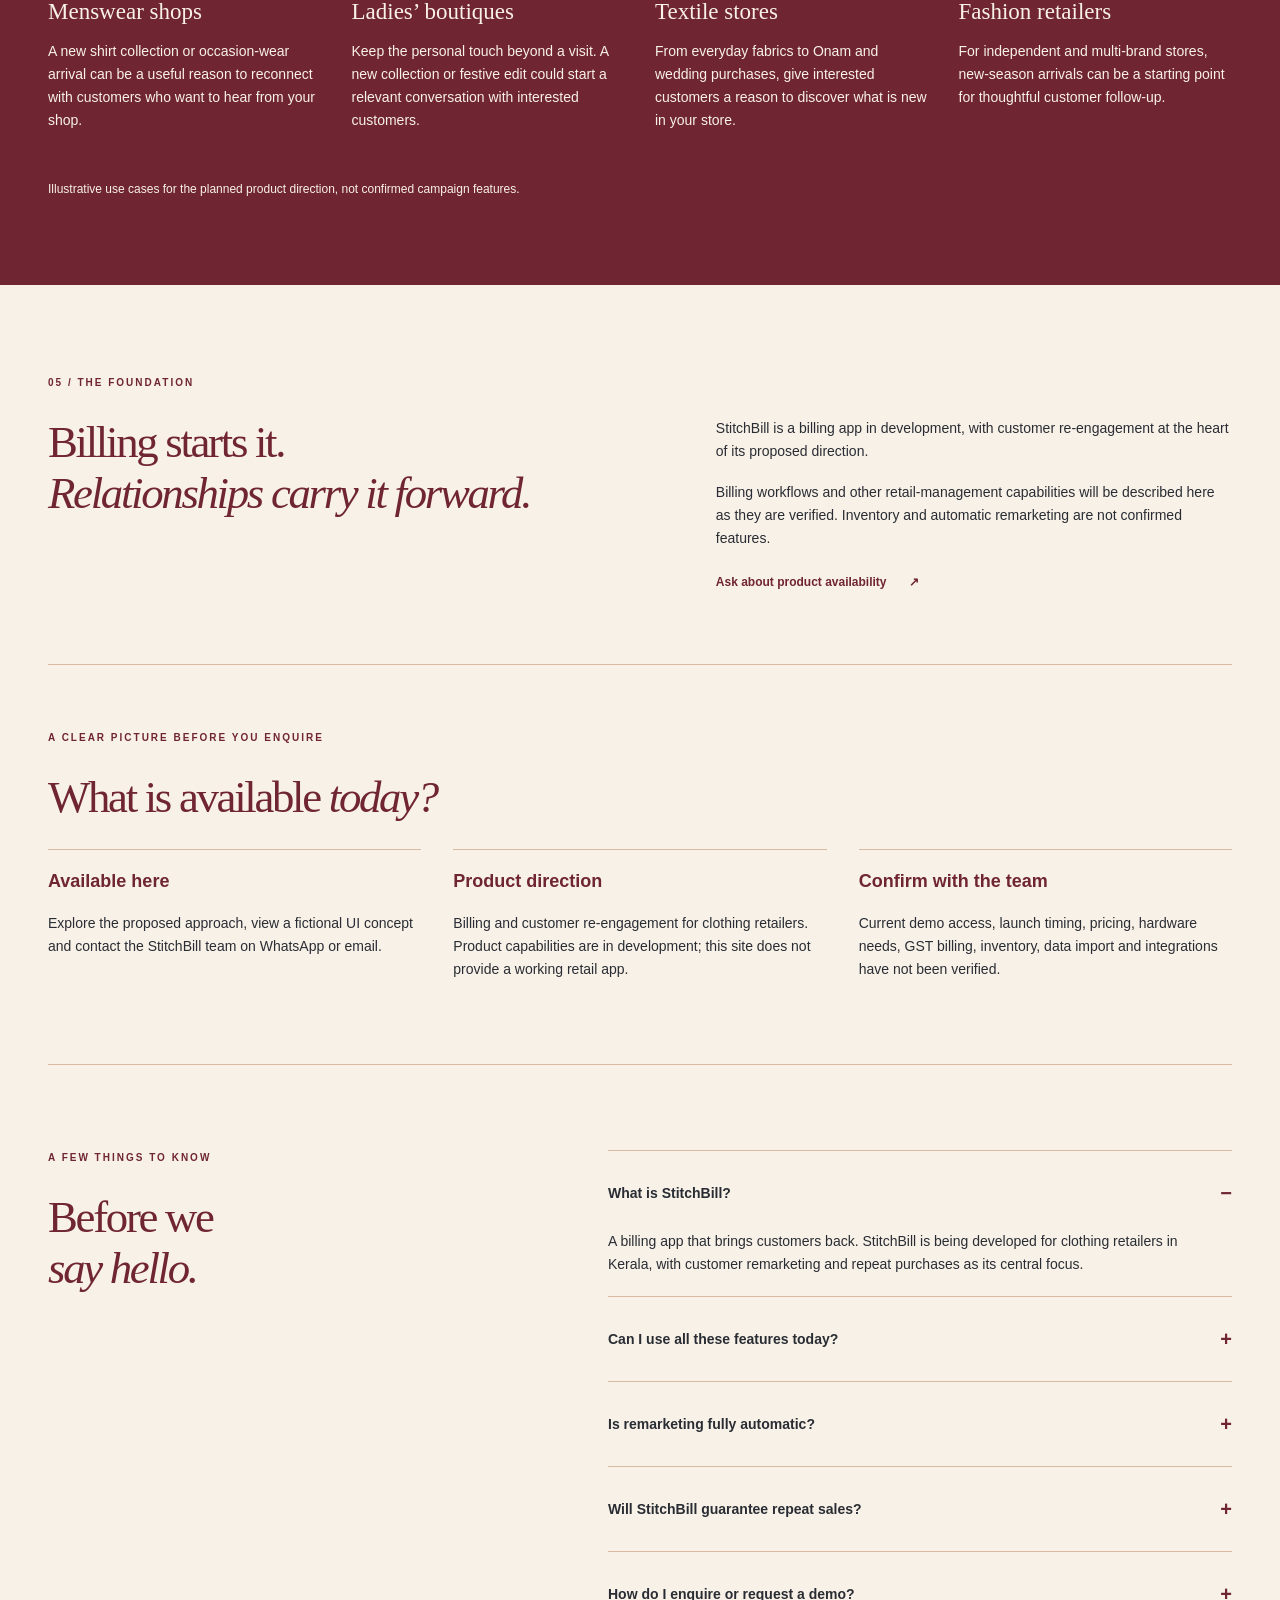
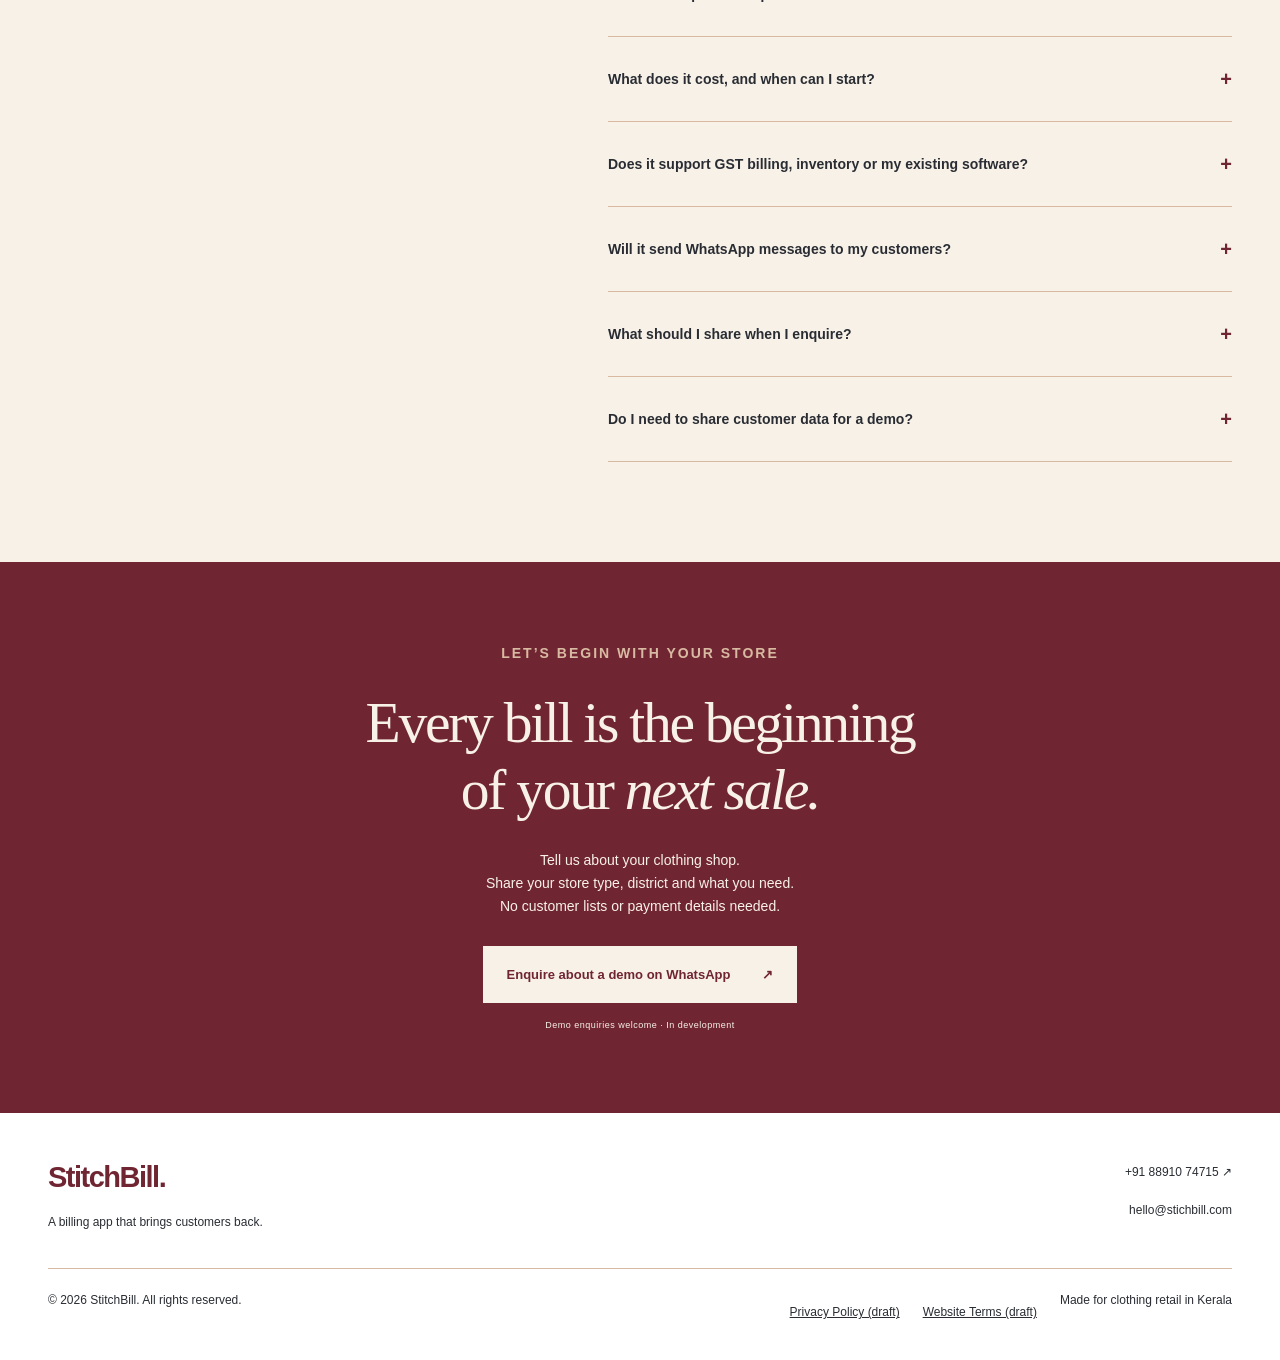
==== commit dd2236f4: "Complete StitchBill marketing content, legal drafts and private click diagnostics" ====
--- a/index.html
+++ b/index.html
@@ -1,7 +1,7 @@
 <!doctype html>
 <html lang="en"><head><meta charset="utf-8"><meta name="viewport" content="width=device-width,initial-scale=1"><meta name="theme-color" content="#702632"><title>StitchBill — A billing app that brings customers back.</title><meta name="description" content="Every bill is the beginning of your next sale. StitchBill is developing billing and customer re-engagement tools for clothing retailers in Kerala. Enquire on WhatsApp."><meta name="robots" content="index,follow"><link rel="canonical" href="https://www.stichbill.com/"><meta property="og:type" content="website"><meta property="og:title" content="StitchBill — Every bill is the beginning of your next sale."><meta property="og:description" content="Turn your customers into repeat buyers. A billing app that brings customers back. In development for clothing retailers in Kerala."><meta property="og:url" content="https://www.stichbill.com/"><meta name="twitter:card" content="summary"><meta name="twitter:title" content="StitchBill — Every bill is the beginning of your next sale."><meta name="twitter:description" content="A billing app that brings customers back. In development for clothing retailers in Kerala."><link rel="stylesheet" href="styles.css"><script type="application/ld+json">{"@context":"https://schema.org","@type":"SoftwareApplication","name":"StitchBill","applicationCategory":"BusinessApplication","operatingSystem":"Web","description":"A billing app that brings customers back. Billing and customer re-engagement tools in development for clothing retailers in Kerala.","url":"https://www.stichbill.com/"}</script></head>
-<body><a class="skip" href="#main">Skip to content</a><header><div class="wrap nav"><a class="brand" href="#" aria-label="StitchBill home"><span class="monogram" aria-hidden="true">S<span>✦</span></span>StitchBill<span class="brand-dot">.</span></a><nav aria-label="Main navigation"><a href="#approach">The approach</a><a href="#retailers">For your store</a><a href="#faq">FAQs</a></nav><a class="button small" href="https://wa.me/918891074715">Let’s talk <span aria-hidden="true">↗</span></a></div></header>
-<main id="main"><section class="hero"><div class="wrap hero-grid"><div class="hero-copy"><p class="eyebrow"><span class="rule"></span> FOR KERALA’S CLOTHING RETAILERS</p><h1>Every bill is the beginning of your <em>next sale.</em></h1><p class="lead">You put care into every customer’s visit. Let that relationship last beyond the checkout.</p><p class="sublead">StitchBill is being developed to help clothing shops reconnect with customers and encourage repeat purchases.</p><div class="actions"><a class="button" href="https://wa.me/918891074715">Enquire on WhatsApp <span aria-hidden="true">↗</span></a><a class="text-link" href="#approach">Explore the approach <span aria-hidden="true">↓</span></a></div><p class="micro">In development · Demo enquiries welcome</p></div><figure class="hero-interface" aria-labelledby="interface-caption" data-living-interface>
+<body><a class="skip" href="#main">Skip to content</a><header><div class="wrap nav"><a class="brand" href="#" aria-label="StitchBill home"><span class="monogram" aria-hidden="true">S<span>✦</span></span>StitchBill<span class="brand-dot">.</span></a><nav aria-label="Main navigation"><a href="#approach">The approach</a><a href="#retailers">For your store</a><a href="#faq">FAQs</a></nav><a data-enquiry="header" class="button small" href="https://wa.me/918891074715">Demo enquiry <span aria-hidden="true">↗</span></a></div></header>
+<main id="main"><section class="hero"><div class="wrap hero-grid"><div class="hero-copy"><p class="eyebrow"><span class="rule"></span> FOR KERALA’S CLOTHING RETAILERS</p><h1>Every bill is the beginning of your <em>next sale.</em></h1><p class="lead">You put care into every customer’s visit. Let that relationship last beyond the checkout.</p><p class="sublead">StitchBill is being developed to help clothing shops reconnect with customers and encourage repeat purchases.</p><div class="actions"><a data-enquiry="hero" class="button" href="https://wa.me/918891074715">WhatsApp demo enquiry <span aria-hidden="true">↗</span></a><a class="text-link" href="#approach">Explore the approach <span aria-hidden="true">↓</span></a></div><p class="micro">In development · Ask what is available to preview today</p></div><figure class="hero-interface" aria-labelledby="interface-caption" data-living-interface>
   <div class="interface-header"><span class="interface-wordmark">StitchBill<span aria-hidden="true">.</span></span><span class="interface-badge">UI CONCEPT</span></div>
   <div class="interface-stage">
     <img class="interface-photo" src="assets/retail.jpg" width="1400" height="934" alt="" fetchpriority="high">
@@ -26,11 +26,11 @@
 </figure></div><div class="wrap audience"><span>Made with clothing retail in mind</span><p>Menswear <i>·</i> Boutiques <i>·</i> Textiles <i>·</i> Fashion stores</p></div></section>
 <section class="problem wrap"><p class="eyebrow">01 / THE OPPORTUNITY</p><div class="split"><h2>A great first visit<br>deserves a <em>second one.</em></h2><div><p class="large">The sale ends. The relationship shouldn’t.</p><p>A customer finds the right outfit, pays and leaves. Between new collections and busy days, staying connected can slip down the list.</p><p>Give your store a thoughtful way to keep the conversation going — and customers a reason to think of you again.</p></div></div><div class="problem-line"><span>A purchase</span><span class="dashed" aria-hidden="true"></span><span class="missing">A missed connection?</span><span class="dashed" aria-hidden="true"></span><span>A reason to return</span></div></section>
 <section id="approach" class="approach"><div class="wrap"><div class="section-top"><div><p class="eyebrow">02 / THE STITCHBILL APPROACH</p><h2>Turn your customers<br>into <em>repeat buyers.</em></h2></div><div class="section-aside"><span class="pill">PROPOSED JOURNEY</span><p>A simple illustration of the customer experience we’re working towards. Product functionality is in development.</p></div></div><ol class="journey"><li><span class="step">01 <span aria-hidden="true">↗</span></span><h3>Serve them today.</h3><p>Start with a helpful shopping experience and a bill that marks the beginning of a relationship.</p><span class="step-note">THE FIRST VISIT</span></li><li><span class="step">02 <span aria-hidden="true">↗</span></span><h3>Stay connected.</h3><p>With the customer’s permission, make space for relevant, considerate follow-up from your store.</p><span class="step-note">A THOUGHTFUL CONNECTION</span></li><li><span class="step">03 <span aria-hidden="true">↗</span></span><h3>Welcome them back.</h3><p>Give customers a reason to explore what’s new and choose your shop for their next visit.</p><span class="step-note">THE NEXT OPPORTUNITY</span></li></ol></div></section>
-<section class="wrap remarketing"><div class="editorial"><p class="eyebrow">03 / MORE THAN A TRANSACTION</p><h2>Keep your store<br>in the <em>conversation.</em></h2><p class="large">Serve customers today. Give them a reason to return.</p><p>Customer remarketing is about reconnecting with people who already know your shop. StitchBill’s planned direction puts that relationship at the centre, with billing as its starting point.</p><div class="benefit"><span>01</span><div><h3>Make follow-up feel relevant</h3><p>A planned focus on useful reasons to reconnect, such as new collections and store updates.</p></div></div><div class="benefit"><span>02</span><div><h3>Build lasting relationships</h3><p>A thoughtful approach to customer communication, guided by permission and respect.</p></div></div><a class="text-link" href="https://wa.me/918891074715">Discuss your store’s needs <span aria-hidden="true">↗</span></a></div><div class="concept"><div class="concept-label"><span>STITCHBILL / RELATIONSHIPS</span><span>CONCEPT ONLY</span></div><h3>From one visit<br>to the next.</h3><p class="concept-intro">An illustrative customer journey</p><div class="timeline"><div><span class="node">1</span><div><small>THE START</small><strong>A customer shops with you</strong><p>A connection begins at your store.</p></div></div><div><span class="node">2</span><div><small>THE CONNECTION</small><strong>A reason to reconnect</strong><p>A relevant store update, with permission.</p></div></div><div><span class="node">3</span><div><small>THE POSSIBILITY</small><strong>Another visit to your store</strong><p>An opportunity to serve them again.</p></div></div></div><p class="concept-disclaimer">Illustrative preview — not a working dashboard. Proposed functionality is in development. Return visits are not guaranteed.</p></div></section>
-<section id="retailers" class="retailers"><div class="wrap"><p class="eyebrow">04 / YOUR STORE. YOUR RELATIONSHIPS.</p><div class="section-top"><h2>For the shops that<br>help Kerala <em>dress well.</em></h2><p class="section-aside">From a neighbourhood menswear shop to an independent boutique, the next visit matters.</p></div><div class="store-grid"><article><span>01</span><h3>Menswear shops</h3><p>Everyday essentials. Occasion wear. A familiar place to come back to.</p></article><article><span>02</span><h3>Ladies’ boutiques</h3><p>Personal style and considered service that deserve an ongoing connection.</p></article><article><span>03</span><h3>Textile stores</h3><p>Fabrics, festive purchases and the relationships behind every choice.</p></article><article><span>04</span><h3>Fashion retailers</h3><p>Fresh collections and new reasons for customers to visit your store.</p></article></div></div></section>
-<section class="wrap billing"><p class="eyebrow">05 / THE FOUNDATION</p><div class="split"><h2>Billing starts it.<br><em>Relationships carry it forward.</em></h2><div><p>StitchBill is a billing app in development, with customer re-engagement at the heart of its proposed direction.</p><p>Billing workflows and other retail-management capabilities will be described here as they are verified. Inventory and automatic remarketing are not confirmed features.</p><a class="text-link" href="https://wa.me/918891074715">Ask about product availability <span aria-hidden="true">↗</span></a></div></div></section>
-<section id="faq" class="faq wrap"><div><p class="eyebrow">A FEW THINGS TO KNOW</p><h2>Before we<br><em>say hello.</em></h2></div><div class="questions"><details open><summary>What is StitchBill?</summary><p>A billing app that brings customers back. StitchBill is being developed for clothing retailers in Kerala, with customer remarketing and repeat purchases as its central focus.</p></details><details><summary>Can I use all these features today?</summary><p>Customer re-engagement capabilities shown here are planned or in development. Contact us for current availability and demo options.</p></details><details><summary>Is remarketing fully automatic?</summary><p>Automatic remarketing has not been verified and is not promised. The journey on this page illustrates a proposed experience, not confirmed automation.</p></details><details><summary>Will StitchBill guarantee repeat sales?</summary><p>No. The aim is to support customer relationships and encourage return visits. Purchases depend on your customers, your store and many other factors.</p></details><details><summary>How do I enquire or request a demo?</summary><p><a href="https://wa.me/918891074715">Message +91 88910 74715 on WhatsApp</a> or email <a href="mailto:hello@stichbill.com">hello@stichbill.com</a>. Tell us about your shop and ask about current demo availability.</p></details></div></section>
-<section class="final-cta"><div class="wrap"><p class="eyebrow">LET’S BEGIN WITH YOUR STORE</p><h2>Every bill is the beginning<br>of your <em>next sale.</em></h2><p>Tell us about your clothing shop.<br>Let’s talk about the relationships you want to build.</p><a class="button light" href="https://wa.me/918891074715">Start a WhatsApp conversation <span aria-hidden="true">↗</span></a><span class="micro">Demo enquiries welcome · In development</span></div></section></main>
-<footer><div class="wrap"><div class="footer-top"><div><a class="brand" href="#">StitchBill<span class="brand-dot">.</span></a><p>A billing app that brings customers back.</p></div><div><a href="https://wa.me/918891074715">+91 88910 74715 ↗</a><a href="mailto:hello@stichbill.com">hello@stichbill.com</a></div></div><div class="footer-bottom"><span>© 2026 StitchBill. All rights reserved.</span><div><button class="legal-link" data-dialog="privacy">Privacy</button><button class="legal-link" data-dialog="terms">Website terms</button><span>Made for clothing retail in Kerala</span></div></div></div></footer>
-<dialog id="privacy"><button class="close" aria-label="Close privacy notice">×</button><p class="eyebrow">STITCHBILL</p><h2>Website privacy notice</h2><p>This preview has no enquiry form, analytics scripts or advertising trackers. Contact buttons open WhatsApp or your email application; information you send is handled by those services and the enquiry recipient.</p><p>Hosting providers may process technical request information. This website notice does not describe a future StitchBill application. A product-specific privacy policy must be provided before collecting customer data through the product.</p><p>Privacy enquiries: <a href="mailto:hello@stichbill.com">hello@stichbill.com</a>.</p></dialog>
-<dialog id="terms"><button class="close" aria-label="Close website terms">×</button><p class="eyebrow">STITCHBILL</p><h2>Website terms</h2><p>This website introduces StitchBill’s proposed direction. Product capabilities are in development unless explicitly verified. Illustrations are concepts, and no repeat purchases or business results are guaranteed.</p><p>Demo enquiries do not confirm product availability, pricing or a service agreement. Contact <a href="mailto:hello@stichbill.com">hello@stichbill.com</a> for current information.</p></dialog><script src="script.js"></script></body></html>
+<section class="wrap remarketing"><div class="editorial"><p class="eyebrow">03 / MORE THAN A TRANSACTION</p><h2>Keep your store<br>in the <em>conversation.</em></h2><p class="large">Serve customers today. Give them a reason to return.</p><p>Customer remarketing is about reconnecting with people who already know your shop. StitchBill’s planned direction puts that relationship at the centre, with billing as its starting point.</p><div class="benefit"><span>01</span><div><h3>Make follow-up feel relevant</h3><p>A planned focus on useful reasons to reconnect, such as new collections and store updates.</p></div></div><div class="benefit"><span>02</span><div><h3>Build lasting relationships</h3><p>A thoughtful approach to customer communication, guided by permission and respect.</p></div></div><p class="permission-note"><strong>A relationship, not just another message.</strong> A useful follow-up gives the customer a clear reason to care, respects their permission and stops when they ask. These are principles for the proposed experience; no messaging workflow is connected to this website.</p><a data-enquiry="remarketing" class="text-link" href="https://wa.me/918891074715">Discuss your store’s needs <span aria-hidden="true">↗</span></a></div><div class="concept"><div class="concept-label"><span>STITCHBILL / RELATIONSHIPS</span><span>CONCEPT ONLY</span></div><h3>From one visit<br>to the next.</h3><p class="concept-intro">An illustrative customer journey</p><div class="timeline"><div><span class="node">1</span><div><small>THE START</small><strong>A customer shops with you</strong><p>A connection begins at your store.</p></div></div><div><span class="node">2</span><div><small>THE CONNECTION</small><strong>A reason to reconnect</strong><p>A relevant store update, with permission.</p></div></div><div><span class="node">3</span><div><small>THE POSSIBILITY</small><strong>Another visit to your store</strong><p>An opportunity to serve them again.</p></div></div></div><p class="concept-disclaimer">Illustrative preview — not a working dashboard. Proposed functionality is in development. Return visits are not guaranteed.</p></div></section>
+<section id="retailers" class="retailers"><div class="wrap"><p class="eyebrow">04 / YOUR STORE. YOUR RELATIONSHIPS.</p><div class="section-top"><h2>For the shops that<br>help Kerala <em>dress well.</em></h2><p class="section-aside">From a neighbourhood menswear shop to an independent boutique, the next visit matters.</p></div><div class="store-grid"><article><span>01</span><h3>Menswear shops</h3><p>A new shirt collection or occasion-wear arrival can be a useful reason to reconnect with customers who want to hear from your shop.</p></article><article><span>02</span><h3>Ladies’ boutiques</h3><p>Keep the personal touch beyond a visit. A new collection or festive edit could start a relevant conversation with interested customers.</p></article><article><span>03</span><h3>Textile stores</h3><p>From everyday fabrics to Onam and wedding purchases, give interested customers a reason to discover what is new in your store.</p></article><article><span>04</span><h3>Fashion retailers</h3><p>For independent and multi-brand stores, new-season arrivals can be a starting point for thoughtful customer follow-up.</p></article></div><p class="retailer-note">Illustrative use cases for the planned product direction, not confirmed campaign features.</p></div></section>
+<section class="wrap billing"><p class="eyebrow">05 / THE FOUNDATION</p><div class="split"><h2>Billing starts it.<br><em>Relationships carry it forward.</em></h2><div><p>StitchBill is a billing app in development, with customer re-engagement at the heart of its proposed direction.</p><p>Billing workflows and other retail-management capabilities will be described here as they are verified. Inventory and automatic remarketing are not confirmed features.</p><a data-enquiry="availability" class="text-link" href="https://wa.me/918891074715">Ask about product availability <span aria-hidden="true">↗</span></a></div></div></section>
+<section class="wrap availability" aria-labelledby="availability-title"><p class="eyebrow">A CLEAR PICTURE BEFORE YOU ENQUIRE</p><h2 id="availability-title">What is available <em>today?</em></h2><div class="availability-grid"><article><h3>Available here</h3><p>Explore the proposed approach, view a fictional UI concept and contact the StitchBill team on WhatsApp or email.</p></article><article><h3>Product direction</h3><p>Billing and customer re-engagement for clothing retailers. Product capabilities are in development; this site does not provide a working retail app.</p></article><article><h3>Confirm with the team</h3><p>Current demo access, launch timing, pricing, hardware needs, GST billing, inventory, data import and integrations have not been verified.</p></article></div></section>
+<section id="faq" class="faq wrap"><div><p class="eyebrow">A FEW THINGS TO KNOW</p><h2>Before we <br><em>say hello.</em></h2></div><div class="questions"><details open><summary>What is StitchBill?</summary><p>A billing app that brings customers back. StitchBill is being developed for clothing retailers in Kerala, with customer remarketing and repeat purchases as its central focus.</p></details><details><summary>Can I use all these features today?</summary><p>Customer re-engagement capabilities shown here are planned or in development. Contact us for current availability and demo options.</p></details><details><summary>Is remarketing fully automatic?</summary><p>Automatic remarketing has not been verified and is not promised. The journey on this page illustrates a proposed experience, not confirmed automation.</p></details><details><summary>Will StitchBill guarantee repeat sales?</summary><p>No. The aim is to support customer relationships and encourage return visits. Purchases depend on your customers, your store and many other factors.</p></details><details><summary>How do I enquire or request a demo?</summary><p><a data-enquiry="faq" href="https://wa.me/918891074715">Message +91 88910 74715 on WhatsApp</a> or email <a href="mailto:hello@stichbill.com">hello@stichbill.com</a>. Tell us about your shop and ask about current demo availability.</p></details><details><summary>What does it cost, and when can I start?</summary><p>No pricing or launch date is confirmed on this website. Ask the team for current availability and written pricing before making a purchase decision.</p></details><details><summary>Does it support GST billing, inventory or my existing software?</summary><p>These capabilities, hardware requirements and integrations are not verified in the available source. Tell us what you use today so the team can confirm whether your requirements can be met.</p></details><details><summary>Will it send WhatsApp messages to my customers?</summary><p>This website sends no messages. Automated follow-up and WhatsApp integration are not confirmed product features. The WhatsApp buttons only open a conversation with the StitchBill team.</p></details><details><summary>What should I share when I enquire?</summary><p>Your store type, district and the main problem you want to solve are enough to begin. Please do not send customer lists, phone numbers belonging to customers, bills or payment details.</p></details><details><summary>Do I need to share customer data for a demo?</summary><p>No customer data is needed for an initial enquiry. Ask for a demonstration using fictional sample data and confirm the product’s privacy and data-handling arrangements before uploading any real records.</p></details></div></section>
+<section class="final-cta"><div class="wrap"><p class="eyebrow">LET’S BEGIN WITH YOUR STORE</p><h2>Every bill is the beginning <br>of your <em>next sale.</em></h2><p>Tell us about your clothing shop.<br>Share your store type, district and what you need.<br>No customer lists or payment details needed.</p><a data-enquiry="final" class="button light" href="https://wa.me/918891074715">Enquire about a demo on WhatsApp <span aria-hidden="true">↗</span></a><span class="micro">Demo enquiries welcome · In development</span></div></section></main>
+<footer><div class="wrap"><div class="footer-top"><div><a class="brand" href="#">StitchBill<span class="brand-dot">.</span></a><p>A billing app that brings customers back.</p></div><div><a data-enquiry="footer" href="https://wa.me/918891074715">+91 88910 74715 ↗</a><a href="mailto:hello@stichbill.com">hello@stichbill.com</a></div></div><div class="footer-bottom"><span>© 2026 StitchBill. All rights reserved.</span><div><a class="legal-link" href="privacy.html">Privacy Policy (draft)</a><a class="legal-link" href="terms.html">Website Terms (draft)</a><span>Made for clothing retail in Kerala</span></div></div></div></footer>
+<script src="script.js"></script></body></html>
--- a/styles.css
+++ b/styles.css
@@ -57,3 +57,12 @@
 @media(max-width:720px){.hero-interface{height:592px;max-width:540px;width:100%;margin:auto}.interface-header{padding:0 18px}.purchase-card{width:81%}.customer-card{width:82%}.hero-interface figcaption{padding-left:18px;padding-right:18px}.interface-controls{padding-left:18px;padding-right:18px}.motion-toggle{min-height:32px}.purchase-history{font-size:8px}.card-kicker{font-size:7px}.fashion-card{padding:15px}.followup-card{padding:13px 14px}.followup-card h3{font-size:17px}.followup-card p{font-size:9px}.followup-card .card-kicker{font-size:6.5px;letter-spacing:.5px}.opportunity-label{font-size:6.5px}.hero-interface figcaption strong{font-size:16px}.hero-interface figcaption>span{font-size:8px}.motion-note{font-size:7px}}
 @media(max-width:360px){.purchase-card,.customer-card{width:90%}.purchase-content{gap:9px}.fashion-card h3{font-size:18px}.purchase-content strong span{font-size:8px}.followup-card h3{font-size:15px}.opportunity-label{display:none}.interface-controls{gap:6px}.motion-note{font-size:6.5px}}
 @media(prefers-reduced-motion:reduce){.hero-interface.is-animated .fashion-card{animation:none!important;opacity:1;transform:none;will-change:auto}.hero-interface .motion-toggle{display:none}}
+
+/* Conversion content additions; the approved animated hero is unchanged. */
+.permission-note{font-size:14px;border-left:2px solid var(--burgundy);padding-left:18px}.permission-note strong{display:block;margin-bottom:8px}.retailer-note{font-size:12px;margin:30px 0 0}.availability{padding-top:65px;padding-bottom:65px;border-bottom:1px solid var(--beige)}.availability-grid{display:grid;grid-template-columns:repeat(3,1fr);gap:32px}.availability-grid article{border-top:1px solid var(--beige);padding-top:20px}.availability-grid h3{color:var(--burgundy);font-size:18px}.availability-grid p{font-size:14px}.questions p,.store-grid p{font-size:14px}.micro,.concept-disclaimer,.motion-note{font-size:12px}.legal-page{max-width:800px;padding:60px 0 80px}.legal-page h1{font-size:clamp(38px,6vw,60px)}.legal-page h2{font-size:29px;margin-top:36px;letter-spacing:-.8px}.legal-page a:not(.button){text-decoration:underline;text-underline-offset:3px}.draft-note{background:var(--white);border:1px solid var(--beige);padding:20px}.legal-link{font-size:12px;display:inline-flex;align-items:center;min-height:44px}.footer-bottom{font-size:12px}.footer-top>div:last-child a{min-height:32px}.final-cta a:focus-visible,.retailers a:focus-visible{outline-color:var(--cream)}.legal-page button{cursor:pointer}.questions summary{min-height:44px;align-items:center}.legal-nav{min-height:80px;display:flex;align-items:center;justify-content:space-between;gap:20px}.legal-nav>a:last-child{font-size:14px;text-decoration:underline}
+@media(max-width:720px){.availability-grid{grid-template-columns:1fr;gap:15px}.availability{padding-top:50px;padding-bottom:50px}.footer-bottom>div{gap:12px}.button.small{gap:8px}.nav{gap:12px}.legal-page{padding-top:40px}.store-grid{gap:22px}.footer-bottom>div>span{width:100%}}
+
+/* Keep diagnostics honest without scripts; improve the motion control target. */
+[data-reset-counts][hidden]{display:none}.motion-toggle{min-height:44px;font-size:11px}.interface-controls{flex-wrap:wrap}.hero-interface{height:auto;min-height:594px;padding-bottom:8px}
+@media(min-width:721px) and (max-width:1000px){.hero-interface{min-height:620px}}
+@media(max-width:720px){.hero-interface{min-height:592px}}
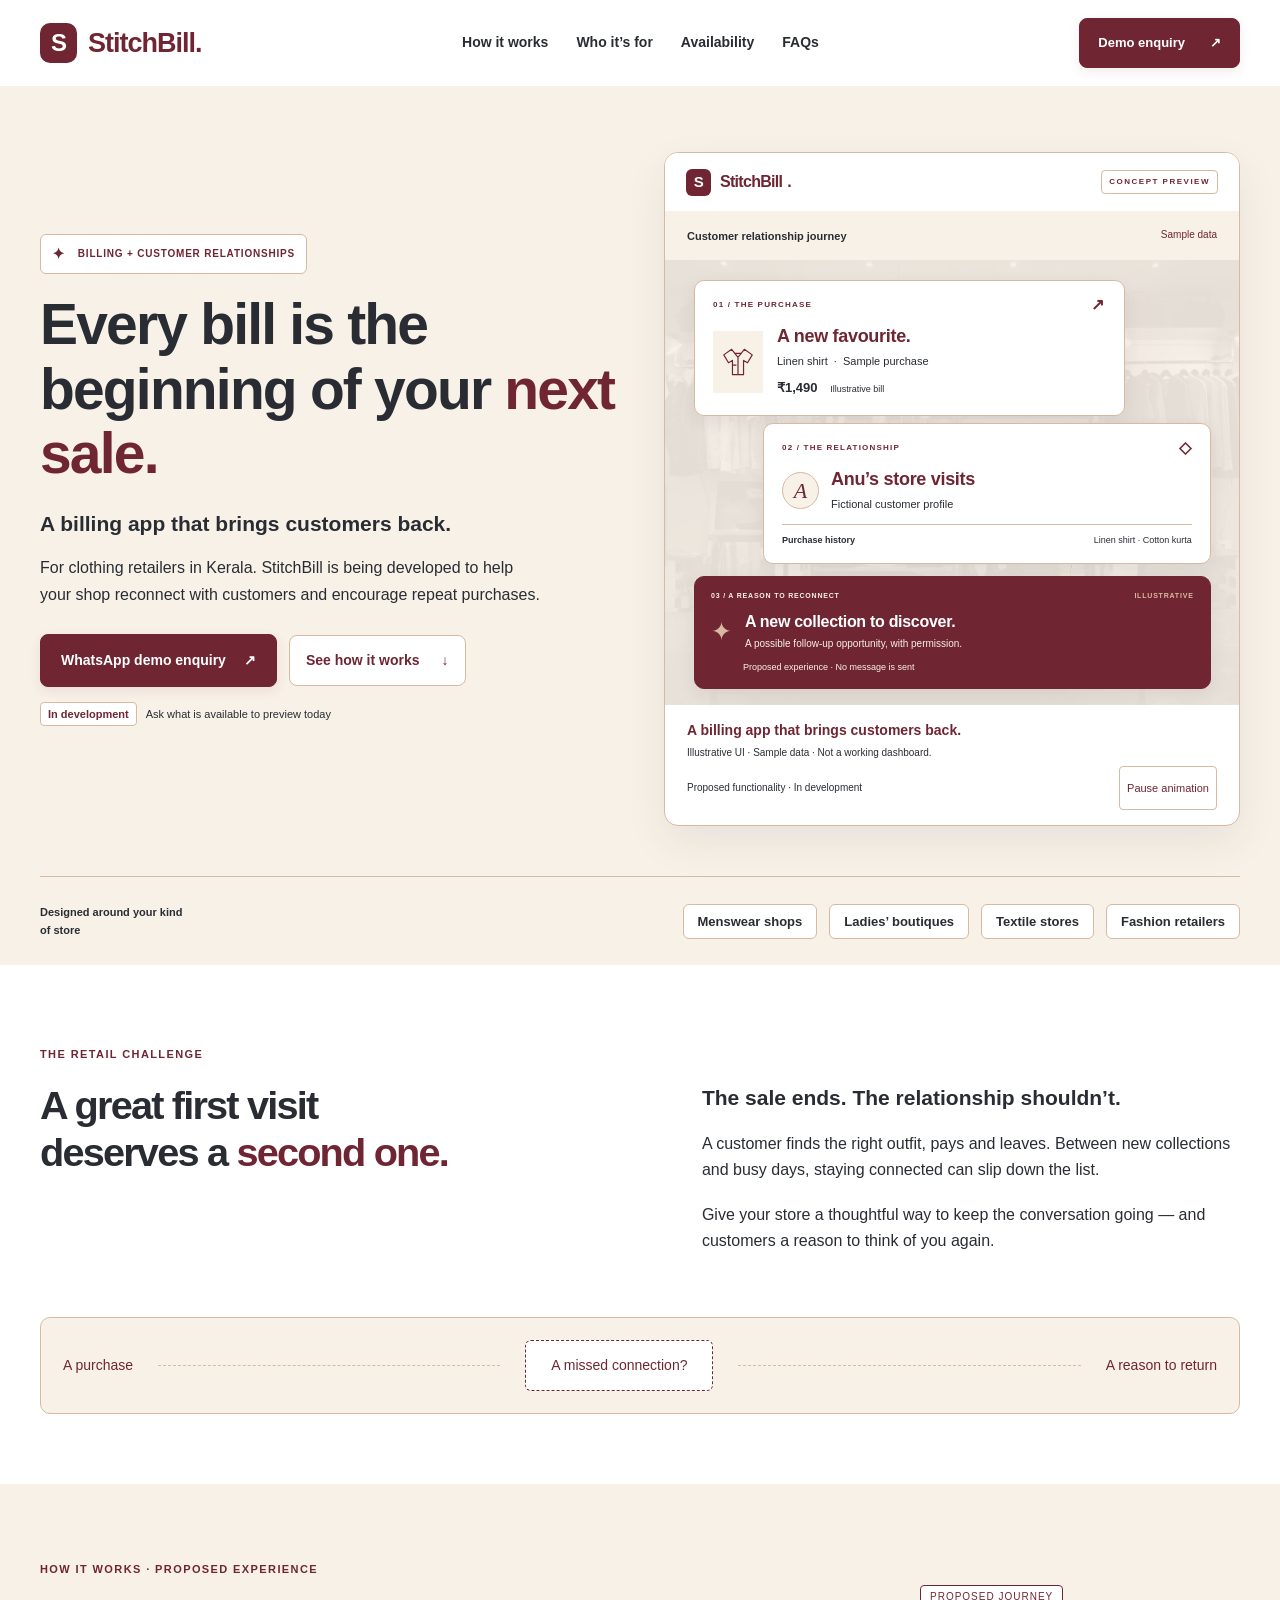
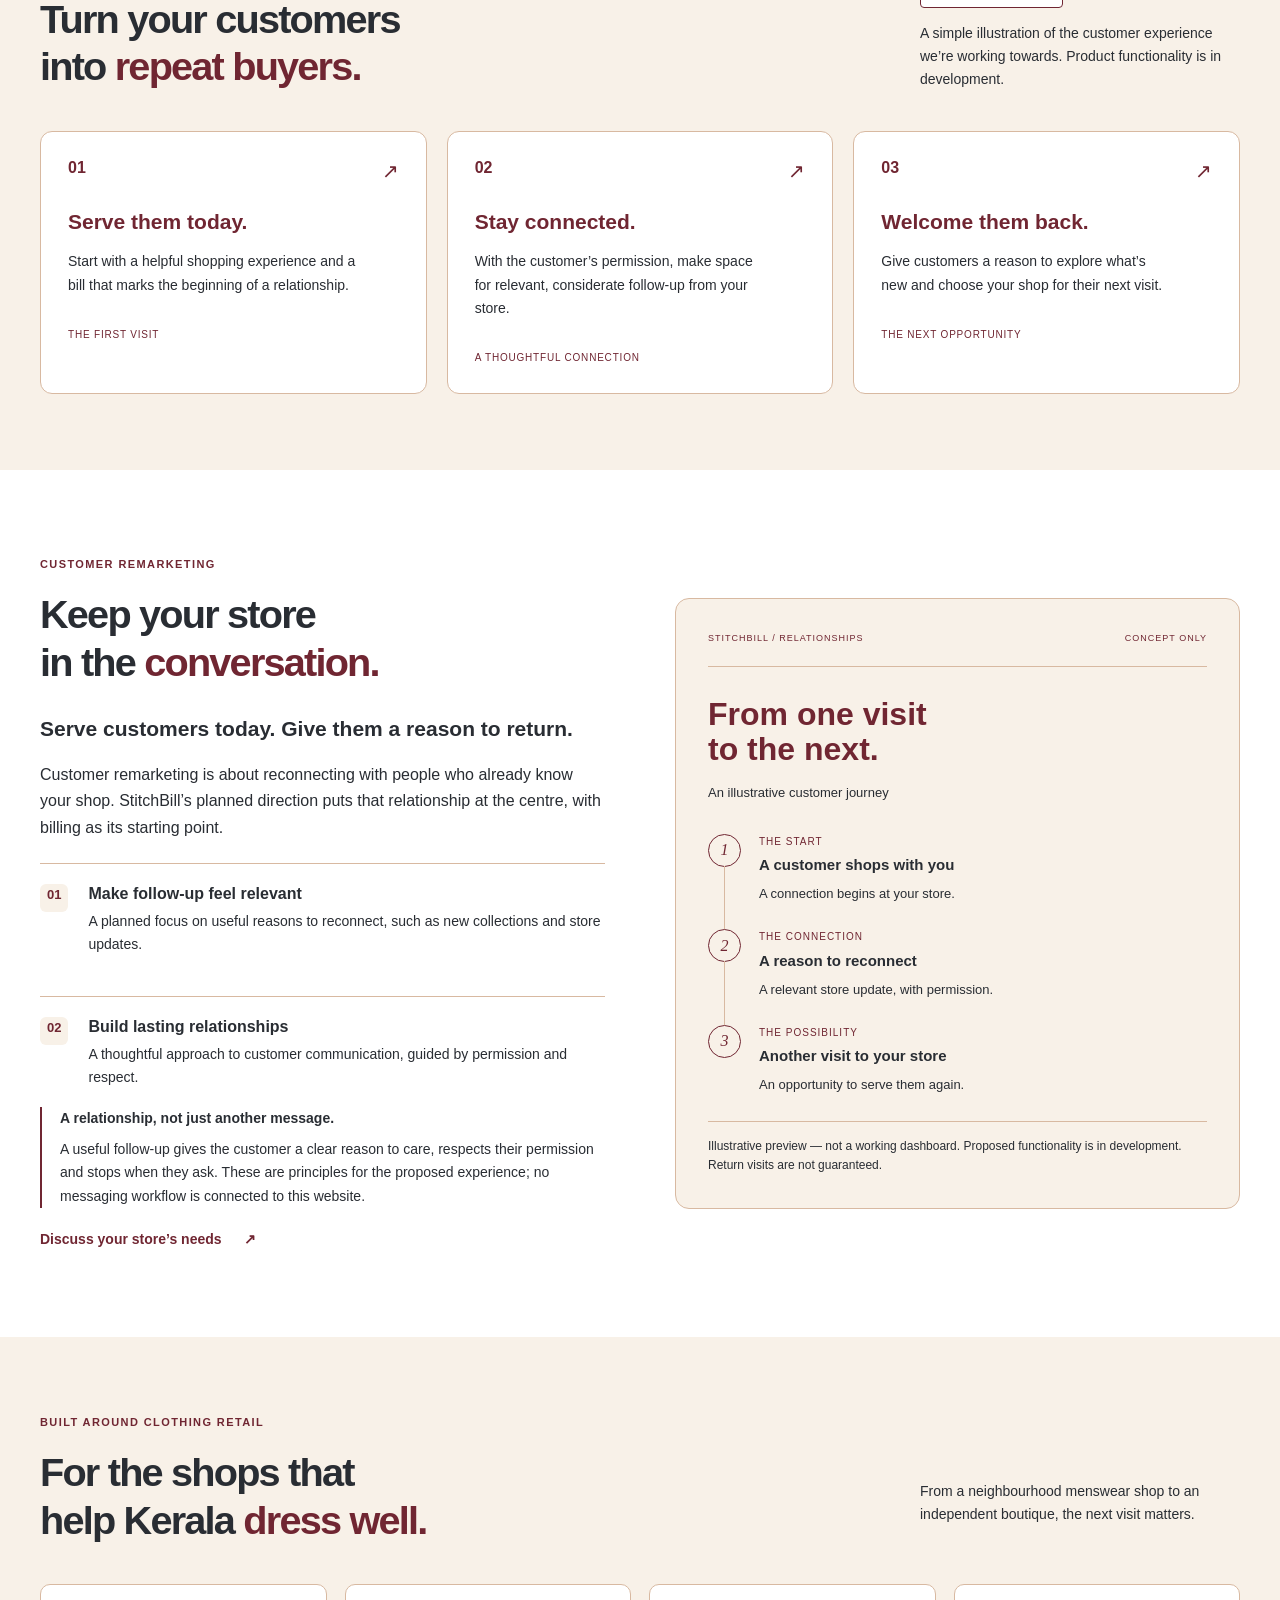
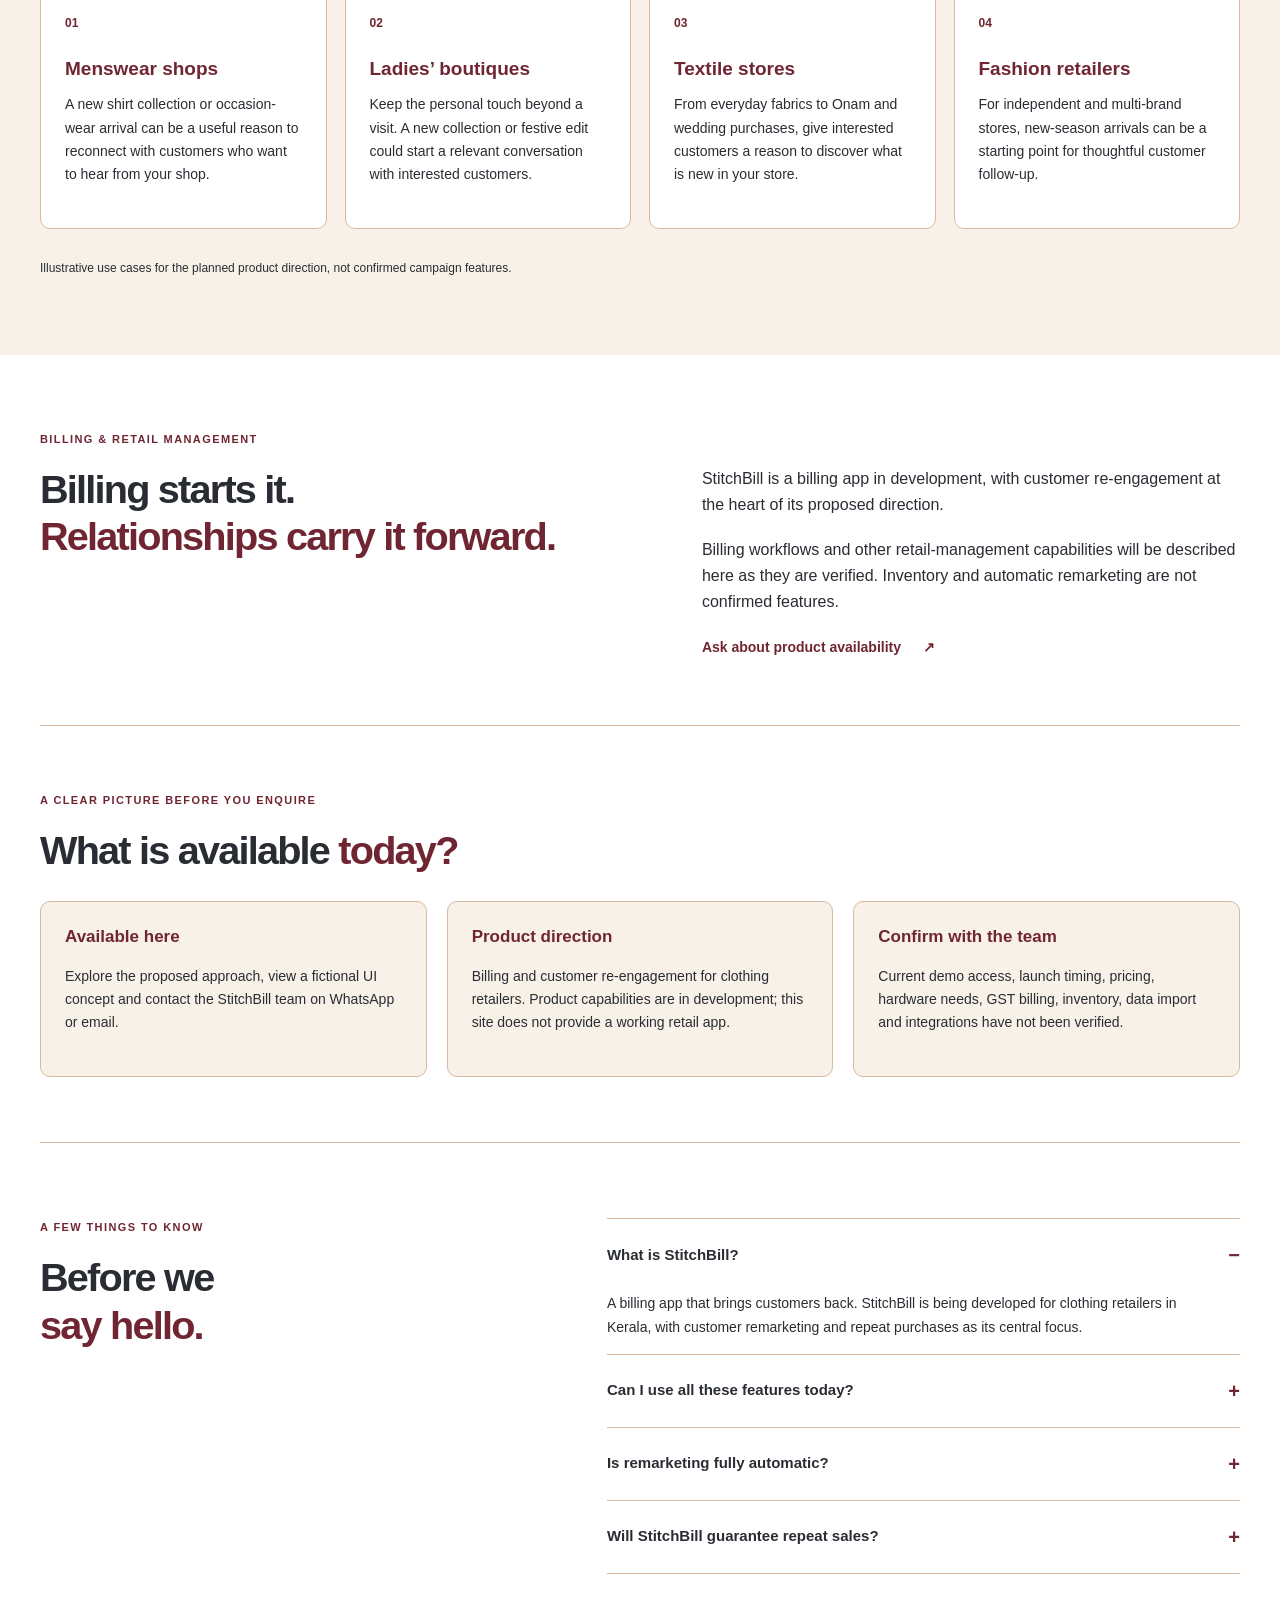
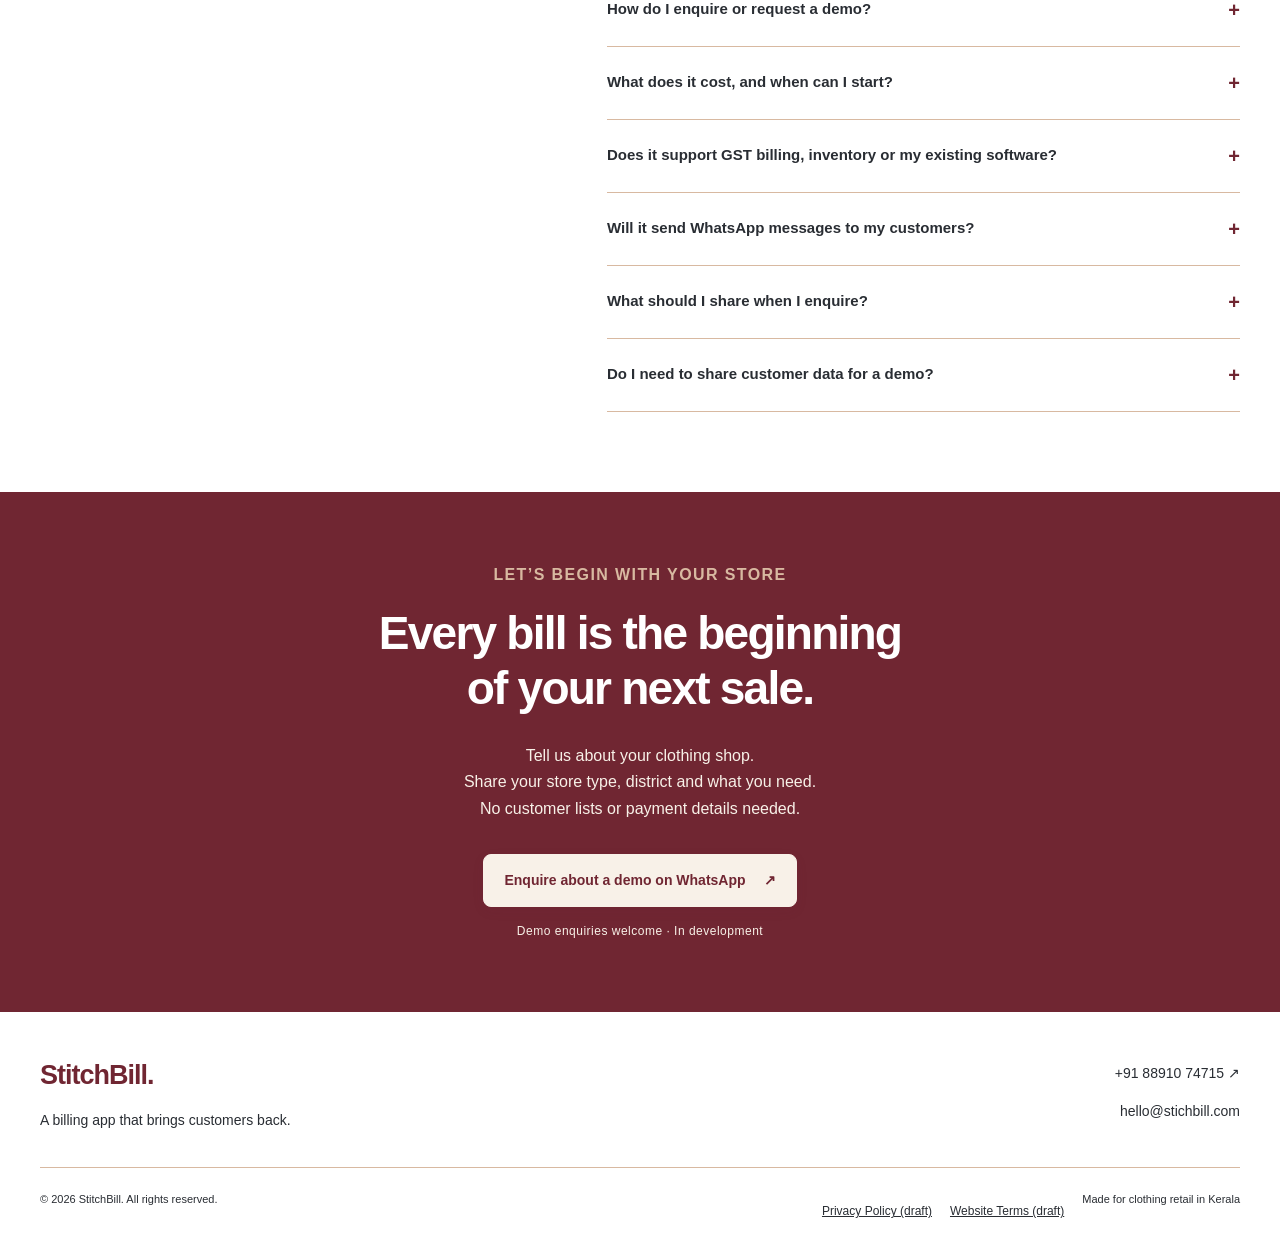
==== commit 5e4c4265: "Refine StitchBill with product-focused design and responsive navigation" ====
--- a/index.html
+++ b/index.html
@@ -1,9 +1,9 @@
 <!doctype html>
-<html lang="en"><head><meta charset="utf-8"><meta name="viewport" content="width=device-width,initial-scale=1"><meta name="theme-color" content="#702632"><title>StitchBill — A billing app that brings customers back.</title><meta name="description" content="Every bill is the beginning of your next sale. StitchBill is developing billing and customer re-engagement tools for clothing retailers in Kerala. Enquire on WhatsApp."><meta name="robots" content="index,follow"><link rel="canonical" href="https://www.stichbill.com/"><meta property="og:type" content="website"><meta property="og:title" content="StitchBill — Every bill is the beginning of your next sale."><meta property="og:description" content="Turn your customers into repeat buyers. A billing app that brings customers back. In development for clothing retailers in Kerala."><meta property="og:url" content="https://www.stichbill.com/"><meta name="twitter:card" content="summary"><meta name="twitter:title" content="StitchBill — Every bill is the beginning of your next sale."><meta name="twitter:description" content="A billing app that brings customers back. In development for clothing retailers in Kerala."><link rel="stylesheet" href="styles.css"><script type="application/ld+json">{"@context":"https://schema.org","@type":"SoftwareApplication","name":"StitchBill","applicationCategory":"BusinessApplication","operatingSystem":"Web","description":"A billing app that brings customers back. Billing and customer re-engagement tools in development for clothing retailers in Kerala.","url":"https://www.stichbill.com/"}</script></head>
-<body><a class="skip" href="#main">Skip to content</a><header><div class="wrap nav"><a class="brand" href="#" aria-label="StitchBill home"><span class="monogram" aria-hidden="true">S<span>✦</span></span>StitchBill<span class="brand-dot">.</span></a><nav aria-label="Main navigation"><a href="#approach">The approach</a><a href="#retailers">For your store</a><a href="#faq">FAQs</a></nav><a data-enquiry="header" class="button small" href="https://wa.me/918891074715">Demo enquiry <span aria-hidden="true">↗</span></a></div></header>
-<main id="main"><section class="hero"><div class="wrap hero-grid"><div class="hero-copy"><p class="eyebrow"><span class="rule"></span> FOR KERALA’S CLOTHING RETAILERS</p><h1>Every bill is the beginning of your <em>next sale.</em></h1><p class="lead">You put care into every customer’s visit. Let that relationship last beyond the checkout.</p><p class="sublead">StitchBill is being developed to help clothing shops reconnect with customers and encourage repeat purchases.</p><div class="actions"><a data-enquiry="hero" class="button" href="https://wa.me/918891074715">WhatsApp demo enquiry <span aria-hidden="true">↗</span></a><a class="text-link" href="#approach">Explore the approach <span aria-hidden="true">↓</span></a></div><p class="micro">In development · Ask what is available to preview today</p></div><figure class="hero-interface" aria-labelledby="interface-caption" data-living-interface>
-  <div class="interface-header"><span class="interface-wordmark">StitchBill<span aria-hidden="true">.</span></span><span class="interface-badge">UI CONCEPT</span></div>
-  <div class="interface-stage">
+<html lang="en"><head><meta charset="utf-8"><meta name="viewport" content="width=device-width,initial-scale=1"><meta name="theme-color" content="#702632"><title>StitchBill — A billing app that brings customers back.</title><meta name="description" content="Every bill is the beginning of your next sale. StitchBill is developing billing and customer re-engagement tools for clothing retailers in Kerala. Enquire on WhatsApp."><meta name="robots" content="index,follow"><link rel="canonical" href="https://www.stichbill.com/"><meta property="og:type" content="website"><meta property="og:title" content="StitchBill — Every bill is the beginning of your next sale."><meta property="og:description" content="Turn your customers into repeat buyers. A billing app that brings customers back. In development for clothing retailers in Kerala."><meta property="og:url" content="https://www.stichbill.com/"><meta name="twitter:card" content="summary"><meta name="twitter:title" content="StitchBill — Every bill is the beginning of your next sale."><meta name="twitter:description" content="A billing app that brings customers back. In development for clothing retailers in Kerala."><link rel="stylesheet" href="styles.css"><link rel="stylesheet" href="business.css"><script type="application/ld+json">{"@context":"https://schema.org","@type":"SoftwareApplication","name":"StitchBill","applicationCategory":"BusinessApplication","operatingSystem":"Web","description":"A billing app that brings customers back. Billing and customer re-engagement tools in development for clothing retailers in Kerala.","url":"https://www.stichbill.com/"}</script></head>
+<body><a class="skip" href="#main">Skip to content</a><header><div class="wrap nav"><a class="brand" href="#" aria-label="StitchBill home"><span class="monogram" aria-hidden="true">S<span>✦</span></span>StitchBill<span class="brand-dot">.</span></a><nav aria-label="Main navigation"><a href="#approach">How it works</a><a href="#retailers">Who it’s for</a><a href="#availability">Availability</a><a href="#faq">FAQs</a></nav><a data-enquiry="header" class="button small" href="https://wa.me/918891074715">Demo enquiry <span aria-hidden="true">↗</span></a></div><details class="mobile-menu wrap"><summary>Explore StitchBill</summary><nav aria-label="Mobile navigation"><a href="#approach">How it works</a><a href="#retailers">Who it’s for</a><a href="#availability">Availability</a><a href="#faq">FAQs</a></nav></details></header>
+<main id="main"><section class="hero"><div class="wrap hero-grid"><div class="hero-copy"><p class="eyebrow hero-category"><span class="category-mark" aria-hidden="true">✦</span> BILLING + CUSTOMER RELATIONSHIPS</p><h1>Every bill is the beginning of your <em>next sale.</em></h1><p class="lead">A billing app that brings customers back.</p><p class="sublead">For clothing retailers in Kerala. StitchBill is being developed to help your shop reconnect with customers and encourage repeat purchases.</p><div class="actions"><a data-enquiry="hero" class="button" href="https://wa.me/918891074715">WhatsApp demo enquiry <span aria-hidden="true">↗</span></a><a class="text-link secondary-button" href="#approach">See how it works <span aria-hidden="true">↓</span></a></div><p class="micro hero-status"><span class="status-pill">In development</span> Ask what is available to preview today</p></div><figure class="hero-interface" aria-labelledby="interface-caption" data-living-interface>
+  <div class="interface-header"><span class="interface-wordmark"><span class="app-mark" aria-hidden="true">S</span> StitchBill<span aria-hidden="true">.</span></span><span class="interface-badge">CONCEPT PREVIEW</span></div>
+  <div class="workspace-label"><span>Customer relationship journey</span><span>Sample data</span></div><div class="interface-stage">
     <img class="interface-photo" src="assets/retail.jpg" width="1400" height="934" alt="" fetchpriority="high">
     <div class="interface-thread" aria-hidden="true"></div>
     <article class="fashion-card purchase-card">
@@ -23,13 +23,13 @@
   </div>
   <figcaption id="interface-caption"><strong>A billing app that brings customers back.</strong><span>Illustrative UI · Sample data · Not a working dashboard.</span></figcaption>
   <div class="interface-controls"><span class="motion-note">Proposed functionality · In development</span><button class="motion-toggle" type="button" aria-pressed="false" hidden>Pause animation</button></div>
-</figure></div><div class="wrap audience"><span>Made with clothing retail in mind</span><p>Menswear <i>·</i> Boutiques <i>·</i> Textiles <i>·</i> Fashion stores</p></div></section>
-<section class="problem wrap"><p class="eyebrow">01 / THE OPPORTUNITY</p><div class="split"><h2>A great first visit<br>deserves a <em>second one.</em></h2><div><p class="large">The sale ends. The relationship shouldn’t.</p><p>A customer finds the right outfit, pays and leaves. Between new collections and busy days, staying connected can slip down the list.</p><p>Give your store a thoughtful way to keep the conversation going — and customers a reason to think of you again.</p></div></div><div class="problem-line"><span>A purchase</span><span class="dashed" aria-hidden="true"></span><span class="missing">A missed connection?</span><span class="dashed" aria-hidden="true"></span><span>A reason to return</span></div></section>
-<section id="approach" class="approach"><div class="wrap"><div class="section-top"><div><p class="eyebrow">02 / THE STITCHBILL APPROACH</p><h2>Turn your customers<br>into <em>repeat buyers.</em></h2></div><div class="section-aside"><span class="pill">PROPOSED JOURNEY</span><p>A simple illustration of the customer experience we’re working towards. Product functionality is in development.</p></div></div><ol class="journey"><li><span class="step">01 <span aria-hidden="true">↗</span></span><h3>Serve them today.</h3><p>Start with a helpful shopping experience and a bill that marks the beginning of a relationship.</p><span class="step-note">THE FIRST VISIT</span></li><li><span class="step">02 <span aria-hidden="true">↗</span></span><h3>Stay connected.</h3><p>With the customer’s permission, make space for relevant, considerate follow-up from your store.</p><span class="step-note">A THOUGHTFUL CONNECTION</span></li><li><span class="step">03 <span aria-hidden="true">↗</span></span><h3>Welcome them back.</h3><p>Give customers a reason to explore what’s new and choose your shop for their next visit.</p><span class="step-note">THE NEXT OPPORTUNITY</span></li></ol></div></section>
-<section class="wrap remarketing"><div class="editorial"><p class="eyebrow">03 / MORE THAN A TRANSACTION</p><h2>Keep your store<br>in the <em>conversation.</em></h2><p class="large">Serve customers today. Give them a reason to return.</p><p>Customer remarketing is about reconnecting with people who already know your shop. StitchBill’s planned direction puts that relationship at the centre, with billing as its starting point.</p><div class="benefit"><span>01</span><div><h3>Make follow-up feel relevant</h3><p>A planned focus on useful reasons to reconnect, such as new collections and store updates.</p></div></div><div class="benefit"><span>02</span><div><h3>Build lasting relationships</h3><p>A thoughtful approach to customer communication, guided by permission and respect.</p></div></div><p class="permission-note"><strong>A relationship, not just another message.</strong> A useful follow-up gives the customer a clear reason to care, respects their permission and stops when they ask. These are principles for the proposed experience; no messaging workflow is connected to this website.</p><a data-enquiry="remarketing" class="text-link" href="https://wa.me/918891074715">Discuss your store’s needs <span aria-hidden="true">↗</span></a></div><div class="concept"><div class="concept-label"><span>STITCHBILL / RELATIONSHIPS</span><span>CONCEPT ONLY</span></div><h3>From one visit<br>to the next.</h3><p class="concept-intro">An illustrative customer journey</p><div class="timeline"><div><span class="node">1</span><div><small>THE START</small><strong>A customer shops with you</strong><p>A connection begins at your store.</p></div></div><div><span class="node">2</span><div><small>THE CONNECTION</small><strong>A reason to reconnect</strong><p>A relevant store update, with permission.</p></div></div><div><span class="node">3</span><div><small>THE POSSIBILITY</small><strong>Another visit to your store</strong><p>An opportunity to serve them again.</p></div></div></div><p class="concept-disclaimer">Illustrative preview — not a working dashboard. Proposed functionality is in development. Return visits are not guaranteed.</p></div></section>
-<section id="retailers" class="retailers"><div class="wrap"><p class="eyebrow">04 / YOUR STORE. YOUR RELATIONSHIPS.</p><div class="section-top"><h2>For the shops that<br>help Kerala <em>dress well.</em></h2><p class="section-aside">From a neighbourhood menswear shop to an independent boutique, the next visit matters.</p></div><div class="store-grid"><article><span>01</span><h3>Menswear shops</h3><p>A new shirt collection or occasion-wear arrival can be a useful reason to reconnect with customers who want to hear from your shop.</p></article><article><span>02</span><h3>Ladies’ boutiques</h3><p>Keep the personal touch beyond a visit. A new collection or festive edit could start a relevant conversation with interested customers.</p></article><article><span>03</span><h3>Textile stores</h3><p>From everyday fabrics to Onam and wedding purchases, give interested customers a reason to discover what is new in your store.</p></article><article><span>04</span><h3>Fashion retailers</h3><p>For independent and multi-brand stores, new-season arrivals can be a starting point for thoughtful customer follow-up.</p></article></div><p class="retailer-note">Illustrative use cases for the planned product direction, not confirmed campaign features.</p></div></section>
-<section class="wrap billing"><p class="eyebrow">05 / THE FOUNDATION</p><div class="split"><h2>Billing starts it.<br><em>Relationships carry it forward.</em></h2><div><p>StitchBill is a billing app in development, with customer re-engagement at the heart of its proposed direction.</p><p>Billing workflows and other retail-management capabilities will be described here as they are verified. Inventory and automatic remarketing are not confirmed features.</p><a data-enquiry="availability" class="text-link" href="https://wa.me/918891074715">Ask about product availability <span aria-hidden="true">↗</span></a></div></div></section>
-<section class="wrap availability" aria-labelledby="availability-title"><p class="eyebrow">A CLEAR PICTURE BEFORE YOU ENQUIRE</p><h2 id="availability-title">What is available <em>today?</em></h2><div class="availability-grid"><article><h3>Available here</h3><p>Explore the proposed approach, view a fictional UI concept and contact the StitchBill team on WhatsApp or email.</p></article><article><h3>Product direction</h3><p>Billing and customer re-engagement for clothing retailers. Product capabilities are in development; this site does not provide a working retail app.</p></article><article><h3>Confirm with the team</h3><p>Current demo access, launch timing, pricing, hardware needs, GST billing, inventory, data import and integrations have not been verified.</p></article></div></section>
+</figure></div><div class="wrap audience"><span>Designed around your kind of store</span><p><span>Menswear shops</span><span>Ladies’ boutiques</span><span>Textile stores</span><span>Fashion retailers</span></p></div></section>
+<section class="problem wrap"><p class="eyebrow">THE RETAIL CHALLENGE</p><div class="split"><h2>A great first visit<br>deserves a <em>second one.</em></h2><div><p class="large">The sale ends. The relationship shouldn’t.</p><p>A customer finds the right outfit, pays and leaves. Between new collections and busy days, staying connected can slip down the list.</p><p>Give your store a thoughtful way to keep the conversation going — and customers a reason to think of you again.</p></div></div><div class="problem-line"><span>A purchase</span><span class="dashed" aria-hidden="true"></span><span class="missing">A missed connection?</span><span class="dashed" aria-hidden="true"></span><span>A reason to return</span></div></section>
+<section id="approach" class="approach"><div class="wrap"><div class="section-top"><div><p class="eyebrow">HOW IT WORKS · PROPOSED EXPERIENCE</p><h2>Turn your customers<br>into <em>repeat buyers.</em></h2></div><div class="section-aside"><span class="pill">PROPOSED JOURNEY</span><p>A simple illustration of the customer experience we’re working towards. Product functionality is in development.</p></div></div><ol class="journey"><li><span class="step">01 <span aria-hidden="true">↗</span></span><h3>Serve them today.</h3><p>Start with a helpful shopping experience and a bill that marks the beginning of a relationship.</p><span class="step-note">THE FIRST VISIT</span></li><li><span class="step">02 <span aria-hidden="true">↗</span></span><h3>Stay connected.</h3><p>With the customer’s permission, make space for relevant, considerate follow-up from your store.</p><span class="step-note">A THOUGHTFUL CONNECTION</span></li><li><span class="step">03 <span aria-hidden="true">↗</span></span><h3>Welcome them back.</h3><p>Give customers a reason to explore what’s new and choose your shop for their next visit.</p><span class="step-note">THE NEXT OPPORTUNITY</span></li></ol></div></section>
+<section class="wrap remarketing"><div class="editorial"><p class="eyebrow">CUSTOMER REMARKETING</p><h2>Keep your store<br>in the <em>conversation.</em></h2><p class="large">Serve customers today. Give them a reason to return.</p><p>Customer remarketing is about reconnecting with people who already know your shop. StitchBill’s planned direction puts that relationship at the centre, with billing as its starting point.</p><div class="benefit"><span>01</span><div><h3>Make follow-up feel relevant</h3><p>A planned focus on useful reasons to reconnect, such as new collections and store updates.</p></div></div><div class="benefit"><span>02</span><div><h3>Build lasting relationships</h3><p>A thoughtful approach to customer communication, guided by permission and respect.</p></div></div><p class="permission-note"><strong>A relationship, not just another message.</strong> A useful follow-up gives the customer a clear reason to care, respects their permission and stops when they ask. These are principles for the proposed experience; no messaging workflow is connected to this website.</p><a data-enquiry="remarketing" class="text-link" href="https://wa.me/918891074715">Discuss your store’s needs <span aria-hidden="true">↗</span></a></div><div class="concept"><div class="concept-label"><span>STITCHBILL / RELATIONSHIPS</span><span>CONCEPT ONLY</span></div><h3>From one visit<br>to the next.</h3><p class="concept-intro">An illustrative customer journey</p><div class="timeline"><div><span class="node">1</span><div><small>THE START</small><strong>A customer shops with you</strong><p>A connection begins at your store.</p></div></div><div><span class="node">2</span><div><small>THE CONNECTION</small><strong>A reason to reconnect</strong><p>A relevant store update, with permission.</p></div></div><div><span class="node">3</span><div><small>THE POSSIBILITY</small><strong>Another visit to your store</strong><p>An opportunity to serve them again.</p></div></div></div><p class="concept-disclaimer">Illustrative preview — not a working dashboard. Proposed functionality is in development. Return visits are not guaranteed.</p></div></section>
+<section id="retailers" class="retailers"><div class="wrap"><p class="eyebrow">BUILT AROUND CLOTHING RETAIL</p><div class="section-top"><h2>For the shops that<br>help Kerala <em>dress well.</em></h2><p class="section-aside">From a neighbourhood menswear shop to an independent boutique, the next visit matters.</p></div><div class="store-grid"><article><span>01</span><h3>Menswear shops</h3><p>A new shirt collection or occasion-wear arrival can be a useful reason to reconnect with customers who want to hear from your shop.</p></article><article><span>02</span><h3>Ladies’ boutiques</h3><p>Keep the personal touch beyond a visit. A new collection or festive edit could start a relevant conversation with interested customers.</p></article><article><span>03</span><h3>Textile stores</h3><p>From everyday fabrics to Onam and wedding purchases, give interested customers a reason to discover what is new in your store.</p></article><article><span>04</span><h3>Fashion retailers</h3><p>For independent and multi-brand stores, new-season arrivals can be a starting point for thoughtful customer follow-up.</p></article></div><p class="retailer-note">Illustrative use cases for the planned product direction, not confirmed campaign features.</p></div></section>
+<section class="wrap billing"><p class="eyebrow">BILLING & RETAIL MANAGEMENT</p><div class="split"><h2>Billing starts it.<br><em>Relationships carry it forward.</em></h2><div><p>StitchBill is a billing app in development, with customer re-engagement at the heart of its proposed direction.</p><p>Billing workflows and other retail-management capabilities will be described here as they are verified. Inventory and automatic remarketing are not confirmed features.</p><a data-enquiry="availability" class="text-link" href="https://wa.me/918891074715">Ask about product availability <span aria-hidden="true">↗</span></a></div></div></section>
+<section id="availability" class="wrap availability" aria-labelledby="availability-title"><p class="eyebrow">A CLEAR PICTURE BEFORE YOU ENQUIRE</p><h2 id="availability-title">What is available <em>today?</em></h2><div class="availability-grid"><article><h3>Available here</h3><p>Explore the proposed approach, view a fictional UI concept and contact the StitchBill team on WhatsApp or email.</p></article><article><h3>Product direction</h3><p>Billing and customer re-engagement for clothing retailers. Product capabilities are in development; this site does not provide a working retail app.</p></article><article><h3>Confirm with the team</h3><p>Current demo access, launch timing, pricing, hardware needs, GST billing, inventory, data import and integrations have not been verified.</p></article></div></section>
 <section id="faq" class="faq wrap"><div><p class="eyebrow">A FEW THINGS TO KNOW</p><h2>Before we <br><em>say hello.</em></h2></div><div class="questions"><details open><summary>What is StitchBill?</summary><p>A billing app that brings customers back. StitchBill is being developed for clothing retailers in Kerala, with customer remarketing and repeat purchases as its central focus.</p></details><details><summary>Can I use all these features today?</summary><p>Customer re-engagement capabilities shown here are planned or in development. Contact us for current availability and demo options.</p></details><details><summary>Is remarketing fully automatic?</summary><p>Automatic remarketing has not been verified and is not promised. The journey on this page illustrates a proposed experience, not confirmed automation.</p></details><details><summary>Will StitchBill guarantee repeat sales?</summary><p>No. The aim is to support customer relationships and encourage return visits. Purchases depend on your customers, your store and many other factors.</p></details><details><summary>How do I enquire or request a demo?</summary><p><a data-enquiry="faq" href="https://wa.me/918891074715">Message +91 88910 74715 on WhatsApp</a> or email <a href="mailto:hello@stichbill.com">hello@stichbill.com</a>. Tell us about your shop and ask about current demo availability.</p></details><details><summary>What does it cost, and when can I start?</summary><p>No pricing or launch date is confirmed on this website. Ask the team for current availability and written pricing before making a purchase decision.</p></details><details><summary>Does it support GST billing, inventory or my existing software?</summary><p>These capabilities, hardware requirements and integrations are not verified in the available source. Tell us what you use today so the team can confirm whether your requirements can be met.</p></details><details><summary>Will it send WhatsApp messages to my customers?</summary><p>This website sends no messages. Automated follow-up and WhatsApp integration are not confirmed product features. The WhatsApp buttons only open a conversation with the StitchBill team.</p></details><details><summary>What should I share when I enquire?</summary><p>Your store type, district and the main problem you want to solve are enough to begin. Please do not send customer lists, phone numbers belonging to customers, bills or payment details.</p></details><details><summary>Do I need to share customer data for a demo?</summary><p>No customer data is needed for an initial enquiry. Ask for a demonstration using fictional sample data and confirm the product’s privacy and data-handling arrangements before uploading any real records.</p></details></div></section>
 <section class="final-cta"><div class="wrap"><p class="eyebrow">LET’S BEGIN WITH YOUR STORE</p><h2>Every bill is the beginning <br>of your <em>next sale.</em></h2><p>Tell us about your clothing shop.<br>Share your store type, district and what you need.<br>No customer lists or payment details needed.</p><a data-enquiry="final" class="button light" href="https://wa.me/918891074715">Enquire about a demo on WhatsApp <span aria-hidden="true">↗</span></a><span class="micro">Demo enquiries welcome · In development</span></div></section></main>
 <footer><div class="wrap"><div class="footer-top"><div><a class="brand" href="#">StitchBill<span class="brand-dot">.</span></a><p>A billing app that brings customers back.</p></div><div><a data-enquiry="footer" href="https://wa.me/918891074715">+91 88910 74715 ↗</a><a href="mailto:hello@stichbill.com">hello@stichbill.com</a></div></div><div class="footer-bottom"><span>© 2026 StitchBill. All rights reserved.</span><div><a class="legal-link" href="privacy.html">Privacy Policy (draft)</a><a class="legal-link" href="terms.html">Website Terms (draft)</a><span>Made for clothing retail in Kerala</span></div></div></div></footer>
--- a/business.css
+++ b/business.css
@@ -0,0 +1,7 @@
+/* Product-led marketing presentation. Brand colours and concept motion retained. */
+body{background:var(--white);font-family:Arial,Helvetica,sans-serif;line-height:1.65}h1,h2,h3,.journey h3,.store-grid h3,.concept h3{font-family:Arial,Helvetica,sans-serif}h1,h2{font-weight:750;color:var(--ink);letter-spacing:-1.8px}h1{font-size:clamp(42px,4.45vw,62px);line-height:1.13;max-width:650px;margin-bottom:24px}h1 em,h2 em{font-style:normal;font-weight:inherit;color:var(--burgundy)}h2{font-size:clamp(30px,3.1vw,43px);line-height:1.2}h3{color:var(--ink)}.wrap{width:min(1240px,calc(100% - 80px))}header{background:var(--white);border-bottom:1px solid var(--cream)}.nav{height:86px;gap:24px}.brand{font-size:27px;letter-spacing:-1px}.monogram{font:700 24px Arial;border-radius:10px;background:var(--burgundy);color:var(--white);border:0;width:37px;height:40px}.monogram span{display:none}nav{gap:28px;font-size:14px;font-weight:600}.button{border-radius:8px;min-height:50px;font-size:14px;padding:14px 20px;gap:18px;box-shadow:0 4px 12px rgba(112,38,50,.09)}.button.small{font-size:13px;padding:12px 18px}.eyebrow{font-size:11px;letter-spacing:1.4px;margin-bottom:18px}.hero{padding:65px 0 0;background:var(--cream)}.hero-grid{grid-template-columns:1fr 1fr;gap:48px;align-items:center}.hero-category{display:inline-flex;padding:7px 11px;background:var(--white);border:1px solid var(--beige);border-radius:6px;font-size:10px;letter-spacing:.8px}.category-mark{font-size:15px}.hero .lead{font-size:21px;font-weight:600;line-height:1.45;margin-bottom:14px}.sublead{font-size:16px;max-width:500px;line-height:1.7}.actions{gap:12px;margin-top:26px}.secondary-button{border:1px solid var(--beige);border-radius:8px;background:var(--white);padding:13px 16px;min-height:50px;font-size:13px}.hero-status{font-size:11px;display:flex;gap:9px;align-items:center;flex-wrap:wrap;letter-spacing:0}.status-pill{background:var(--white);border:1px solid var(--beige);border-radius:4px;padding:2px 7px;color:var(--burgundy);font-weight:600}.hero-copy{animation:none}.hero-interface{border-radius:14px;background:var(--white);border:1px solid var(--beige);box-shadow:0 16px 40px rgba(41,45,51,.08);min-height:0;height:auto;padding-bottom:10px;overflow:hidden}.interface-header{background:var(--white);height:59px;padding:0 21px;border-bottom:1px solid var(--cream)}.interface-wordmark{font-family:Arial,sans-serif;font-size:16px;font-weight:700;display:flex;align-items:center;gap:5px}.app-mark{display:inline-grid;place-items:center;width:25px;height:27px;border-radius:6px;background:var(--burgundy);color:white;font-size:15px;margin-right:4px}.interface-badge{font-size:8px;border:1px solid var(--beige);border-radius:4px;padding:4px 7px}.workspace-label{display:flex;justify-content:space-between;gap:8px;font-size:11px;padding:15px 22px;color:var(--ink);background:var(--cream)}.workspace-label>span:first-child{font-weight:600}.workspace-label>span:last-child{font-size:10px;color:var(--burgundy)}.interface-stage{height:445px;background:var(--cream)}.interface-photo{opacity:.08;filter:grayscale(1);height:100%;object-fit:cover}.interface-thread{opacity:.45}.fashion-card{border-radius:10px;box-shadow:0 6px 18px rgba(41,45,51,.07)}.fashion-card h3{font-family:Arial,sans-serif;font-weight:650;font-size:18px;letter-spacing:-.3px}.fashion-card p{font-size:11px}.purchase-card{width:75%;top:20px;left:5%}.customer-card{width:78%;top:163px;right:5%}.followup-card{top:316px}.followup-card h3{font-size:16px;color:var(--white)}.followup-card p{font-size:10px}.followup-note{font-size:9px}.card-kicker{font-size:8px}.hero-interface figcaption{padding:17px 22px 0}.hero-interface figcaption strong{font-family:Arial,sans-serif;font-size:14px;font-weight:650}.hero-interface figcaption>span{font-size:10px}.interface-controls{padding:5px 22px;gap:8px}.motion-note{font-size:10px}.motion-toggle{font-size:11px;padding:7px;min-height:44px;border-radius:4px;border:1px solid var(--beige)}.audience{margin-top:50px;padding:26px 0;gap:20px;border-bottom:0;border-top:1px solid var(--beige);align-items:center}.audience>span{font-size:11px;letter-spacing:0;text-transform:none;font-weight:600;max-width:155px}.audience p{display:flex;flex-wrap:wrap;gap:12px;font:600 13px Arial;color:var(--ink)}.audience p>span{padding:9px 14px;background:var(--white);border:1px solid var(--beige);border-radius:6px}.split{gap:70px}.split p{font-size:16px}.split .large,.large{font-size:21px;font-weight:600}.problem.wrap{padding-top:80px;padding-bottom:70px}.problem-line{padding:22px;background:var(--cream);border:1px solid var(--beige);border-radius:10px;font-size:14px}.missing{background:var(--white);border-radius:6px}.approach{background:var(--cream);padding:76px 0}.section-aside{font-size:14px;max-width:320px}.pill{font-size:10px;border-radius:4px;background:var(--white)}.journey{gap:20px}.journey li,.journey li+li{padding:27px;border:1px solid var(--beige);border-radius:12px;background:var(--white)}.step{border:0;padding:0;font:700 16px Arial;margin-bottom:25px}.step>span{font-size:20px}.journey h3{font-size:21px;font-weight:650;line-height:1.3}.journey p{font-size:14px}.step-note{font-size:10px;letter-spacing:.8px}.remarketing{gap:70px;padding-top:85px;padding-bottom:85px}.editorial>p:not(.eyebrow):not(.large){font-size:16px}.benefit h3{font-size:16px}.benefit p{font-size:14px}.benefit>span{font:700 13px Arial;border-radius:6px;background:var(--cream);height:28px;padding:3px 7px}.permission-note{font-size:14px!important}.text-link{font-size:14px}.concept{border-radius:14px;box-shadow:none;background:var(--cream);padding:32px}.concept h3{font-size:32px;font-weight:700}.concept-intro{font-size:13px}.concept-label{font-size:9px}.timeline strong{font-size:15px}.timeline p{font-size:13px}.timeline small{font-size:10px}.concept-disclaimer{font-size:12px}.retailers{background:var(--cream);color:var(--ink);padding:76px 0}.retailers h2{color:var(--ink)}.retailers .eyebrow{color:var(--burgundy)}.retailers h2 em{color:var(--burgundy)}.store-grid{gap:18px;margin-top:35px}.store-grid article{background:var(--white);border:1px solid var(--beige);border-radius:10px;padding:24px}.store-grid article>span{color:var(--burgundy);font-weight:700;font-size:12px}.store-grid h3{font-weight:650;font-size:19px;line-height:1.35;color:var(--burgundy);margin:20px 0 12px}.store-grid p{font-size:14px}.retailer-note{font-size:12px}.billing{padding-top:75px;padding-bottom:65px}.availability-grid{gap:20px}.availability-grid article{padding:24px;border:1px solid var(--beige);border-radius:10px;background:var(--cream)}.availability-grid h3{font-size:17px}.faq{padding-top:75px;padding-bottom:80px}.questions details{padding:14px 0}.questions summary{font-size:15px}.questions p{font-size:14px;line-height:1.7}.final-cta{background:var(--burgundy);padding:70px 0}.final-cta h2,.final-cta h2 em{color:var(--white);font-size:clamp(34px,3.6vw,48px)}.final-cta p{font-size:16px}.final-cta .micro{font-size:12px}.final-cta .button{margin-top:14px}.footer-top p,.footer-top>div:last-child{font-size:14px}.footer-bottom{font-size:11px}.footer-bottom>div{gap:18px}.legal-page h1{font-size:42px}.legal-page h2{font-size:26px}.mobile-menu{display:none}.retailers a:focus-visible{outline-color:var(--burgundy)}
+@media(max-width:1100px){.wrap{width:calc(100% - 48px)}.hero-grid{gap:30px}nav{gap:18px;font-size:12px}.hero h1{font-size:46px}.store-grid{grid-template-columns:repeat(2,1fr)}.audience{flex-direction:column;align-items:flex-start}.audience>span{max-width:none}.journey li,.journey li+li{padding:22px}.remarketing{gap:40px}.purchase-card,.customer-card{width:88%}.customer-card{top:173px}.followup-card{top:329px}.interface-stage{height:462px}.purchase-history{flex-direction:column}.fashion-card h3{font-size:17px}}
+@media(max-width:800px){.hero-grid{grid-template-columns:1fr;gap:35px}.hero-copy{max-width:640px}.hero h1{font-size:clamp(38px,6.7vw,54px);max-width:620px}.hero-interface{max-width:580px;width:100%;margin:auto}.nav nav{display:none}.mobile-menu{display:block;border-top:1px solid var(--cream);padding:0 0 10px}.mobile-menu summary{display:flex;min-height:44px;align-items:center;font-size:13px;color:var(--burgundy)}.mobile-menu nav{display:grid;grid-template-columns:1fr 1fr;gap:0;background:var(--cream);border-radius:8px;padding:8px}.mobile-menu nav a{padding:12px;font-size:13px}.journey{grid-template-columns:1fr}.journey li,.journey li+li{padding:24px!important;border:1px solid var(--beige)!important}.journey p{max-width:none}.section-top{display:block}.section-aside{max-width:100%;margin-top:20px}.remarketing{grid-template-columns:1fr;gap:35px}.split{grid-template-columns:1fr;gap:8px}.faq{grid-template-columns:1fr;gap:15px}.availability-grid{grid-template-columns:1fr;gap:14px}.hero{padding-top:35px}.audience{margin-top:32px}.interface-stage{height:445px}.customer-card{top:163px}.followup-card{top:316px}.purchase-history{flex-direction:row}}
+@media(max-width:480px){.wrap{width:calc(100% - 36px)}.nav{height:76px;gap:10px}.brand{font-size:24px}.monogram{width:29px;height:33px;font-size:22px;margin-right:7px}.button.small{font-size:11px;padding:10px 12px;min-height:44px;gap:10px}.hero h1{font-size:39px;letter-spacing:-1.4px}.hero-category{font-size:8px;letter-spacing:.4px;padding:6px 8px}.hero .lead{font-size:18px}.sublead{font-size:15px}.actions{align-items:stretch}.actions .button,.secondary-button{font-size:13px}.hero-status{font-size:10px}.audience p{gap:8px;font-size:11px}.audience p>span{padding:8px 10px}.interface-header{padding:0 14px}.workspace-label{padding:12px 14px;font-size:10px}.workspace-label>span:last-child{font-size:9px}.interface-wordmark{font-size:14px}.interface-badge{font-size:7px}.interface-stage{height:460px}.fashion-card{padding:13px}.purchase-card,.customer-card{width:90%}.fashion-card h3{font-size:16px}.purchase-content strong span{font-size:8px}.purchase-content{gap:9px}.purchase-history{flex-direction:column;font-size:9px}.customer-card{top:175px}.followup-card{top:335px;padding:12px}.followup-card h3{font-size:15px}.followup-card p{font-size:10px}.followup-note{font-size:8px;margin-left:0}.card-kicker{font-size:7px}.hero-interface figcaption{padding:16px 14px 0}.interface-controls{padding:8px 14px;align-items:center}.hero-interface figcaption strong{font-size:13px}.hero-interface figcaption>span{font-size:9px}.motion-note{font-size:9px;max-width:135px}.motion-toggle{font-size:10px}.store-grid{grid-template-columns:1fr}.problem.wrap,.approach,.retailers,.remarketing,.billing,.availability,.faq{padding-top:52px;padding-bottom:52px}.problem-line{padding:15px;gap:8px;font-size:12px}.missing{padding:8px}.dashed{display:none}.problem-line{justify-content:space-between}.concept{padding:24px;margin-right:0}.concept h3{font-size:29px}h2{font-size:31px;letter-spacing:-1px}.final-cta{padding:54px 0}.final-cta h2,.final-cta h2 em{font-size:34px}.footer-bottom>div{gap:10px}.legal-page h1{font-size:34px}.legal-page{padding-top:35px}.legal-nav{gap:10px}.legal-nav>a:last-child{font-size:12px}}
+@media(min-width:801px) and (max-width:1100px){.interface-stage{height:510px}.customer-card{top:197px}.followup-card{top:377px}}
+@media(max-width:360px){.interface-stage{height:495px}}
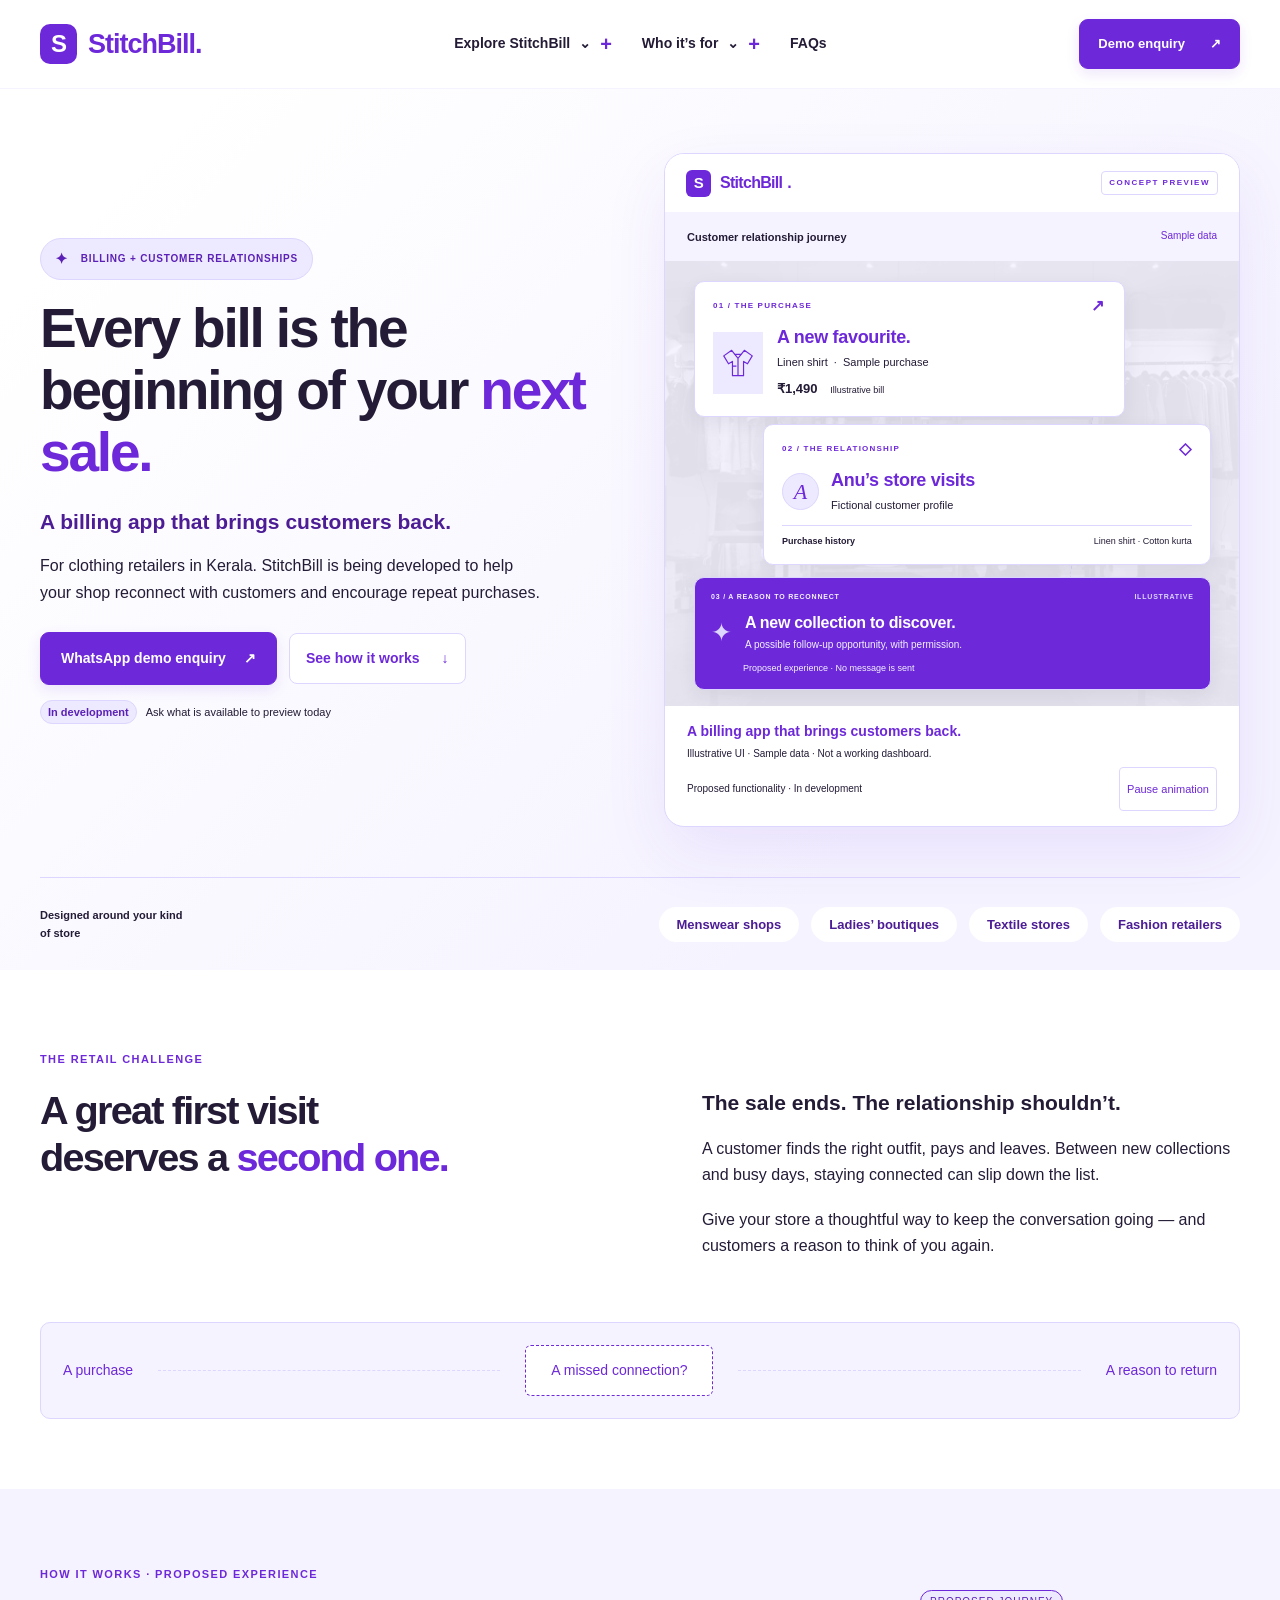
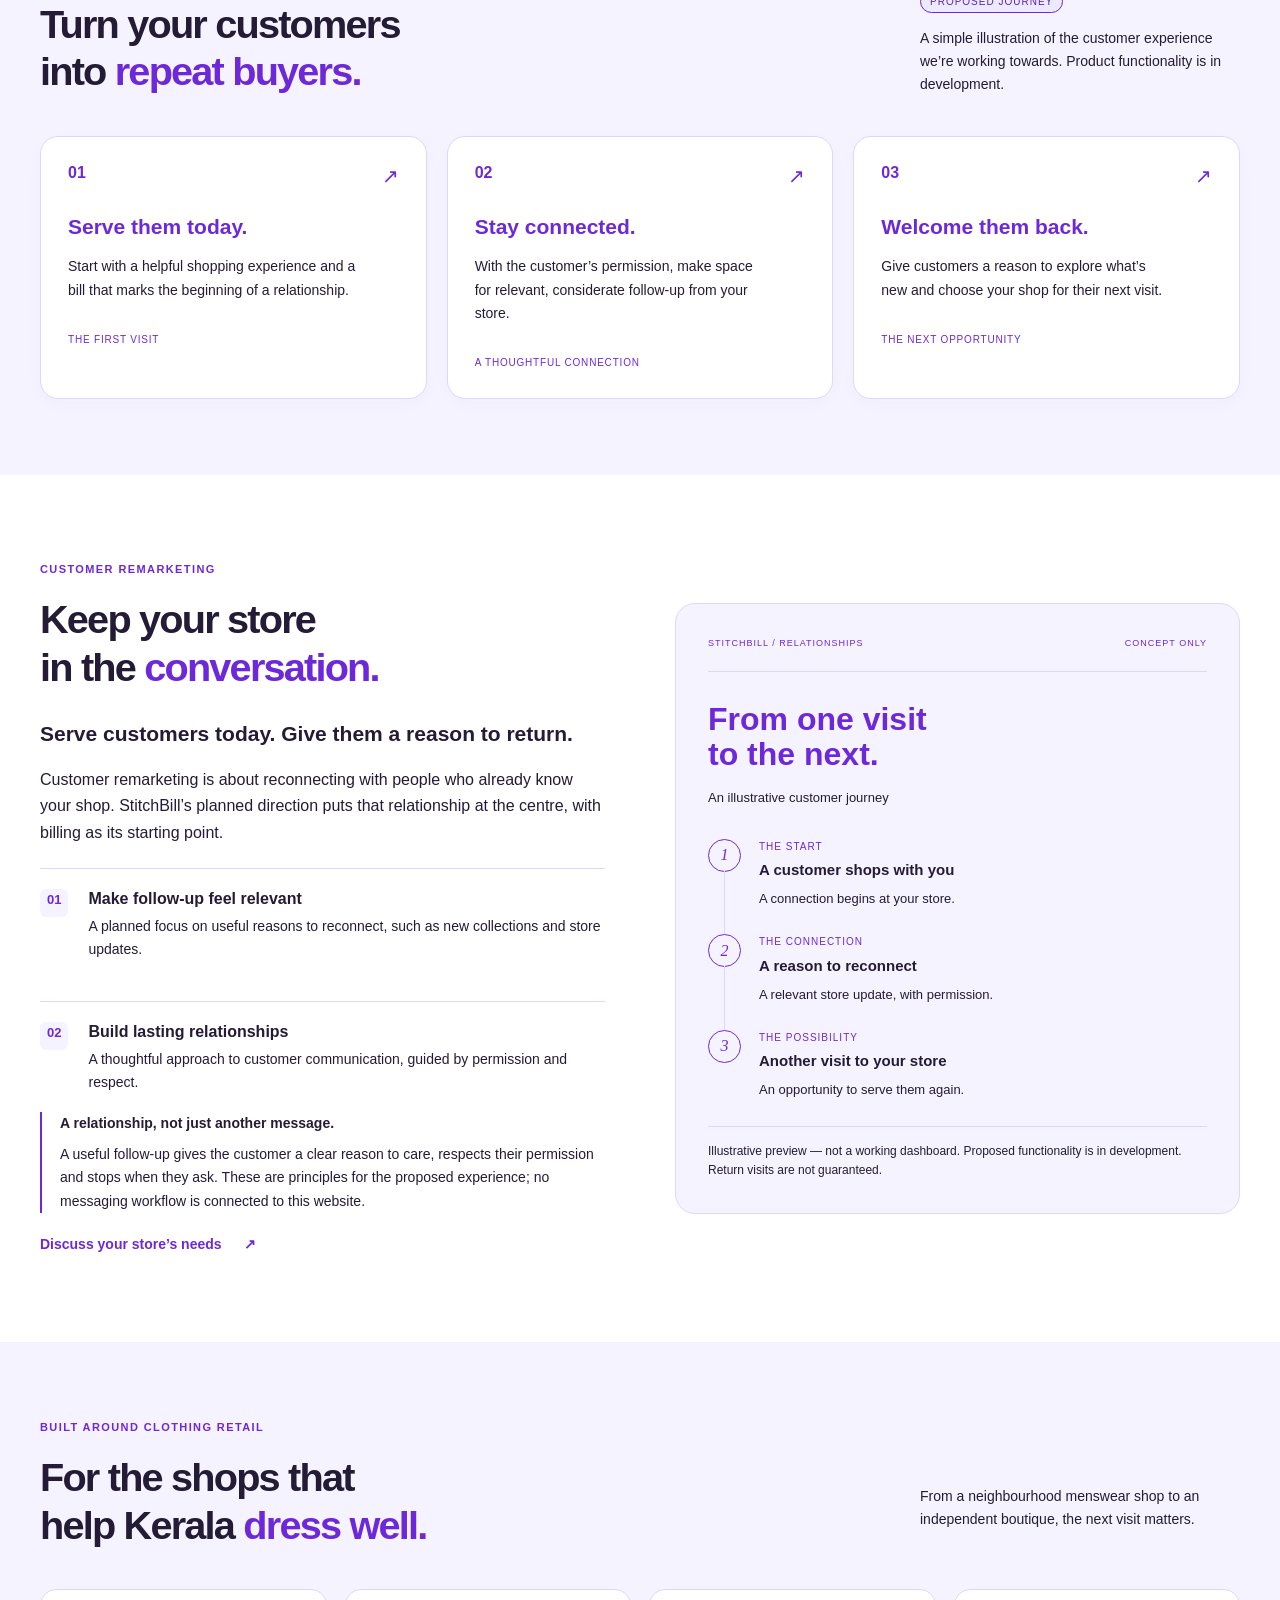
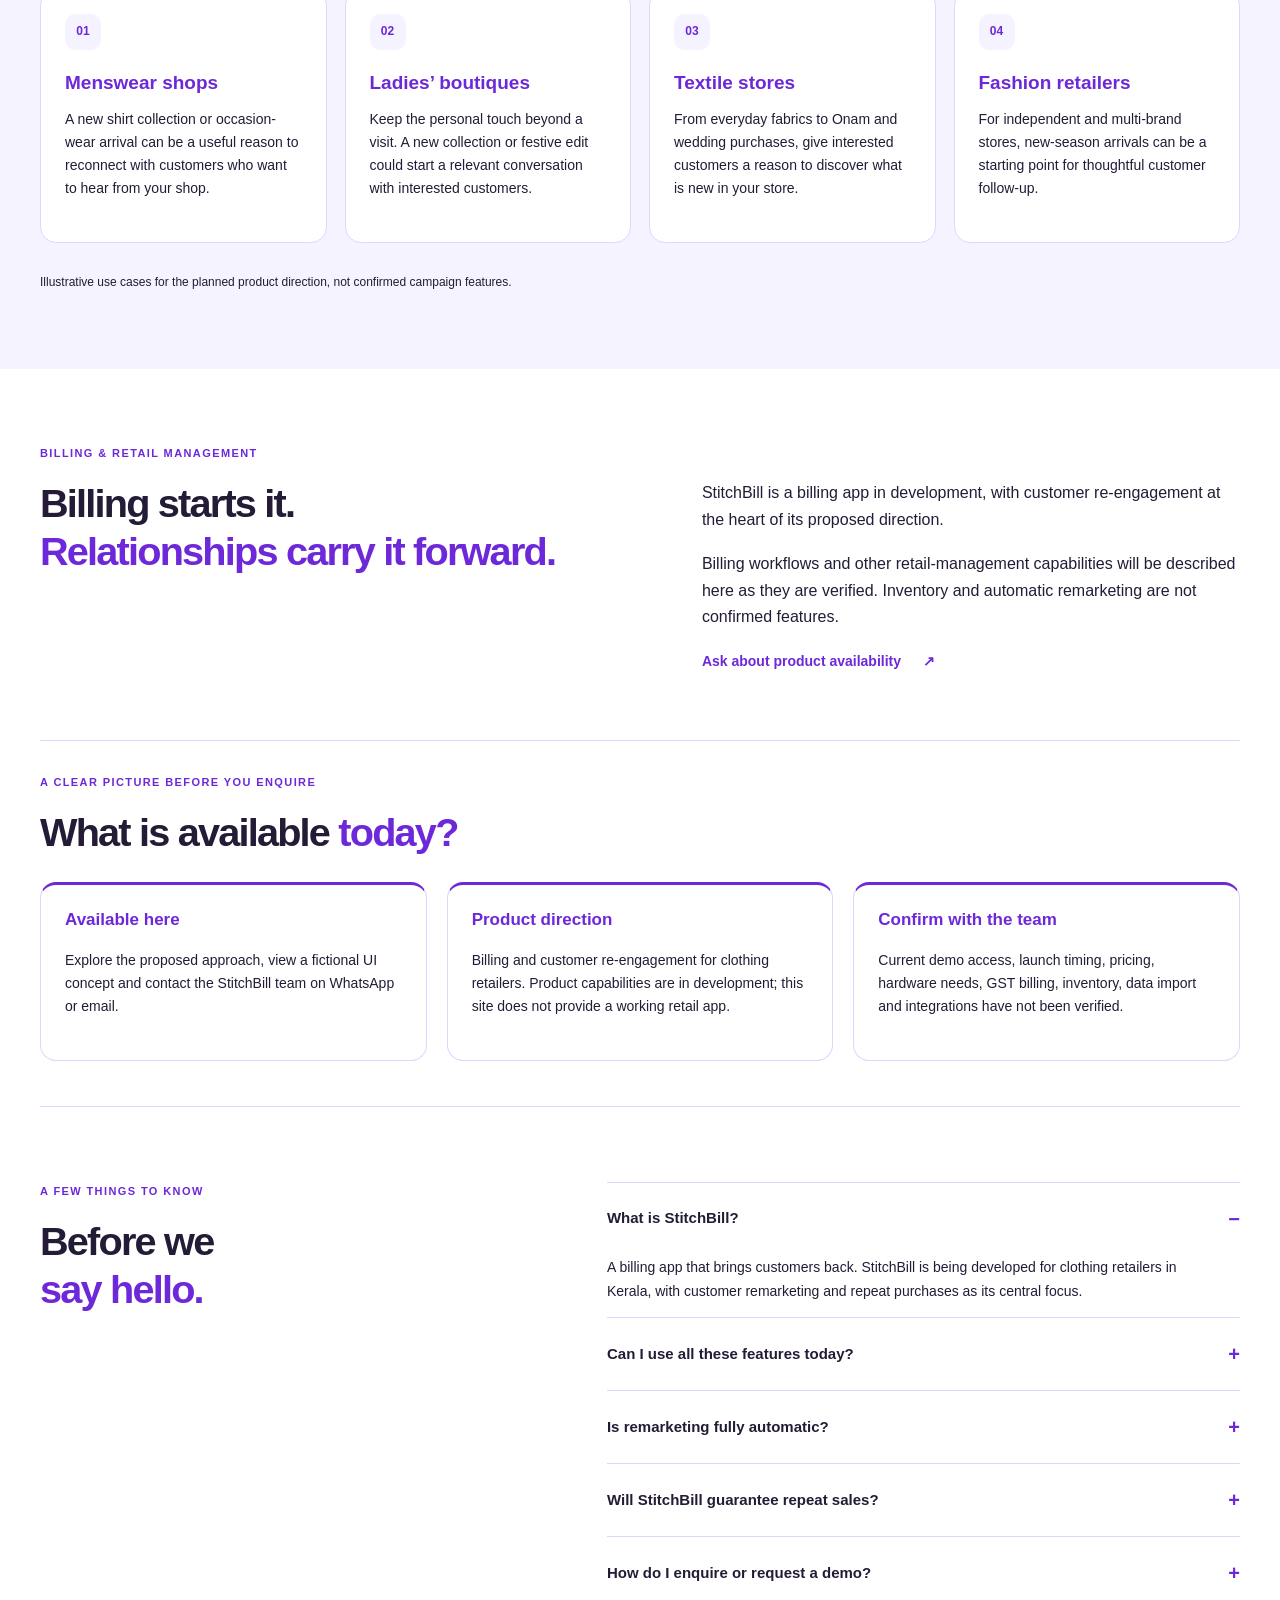
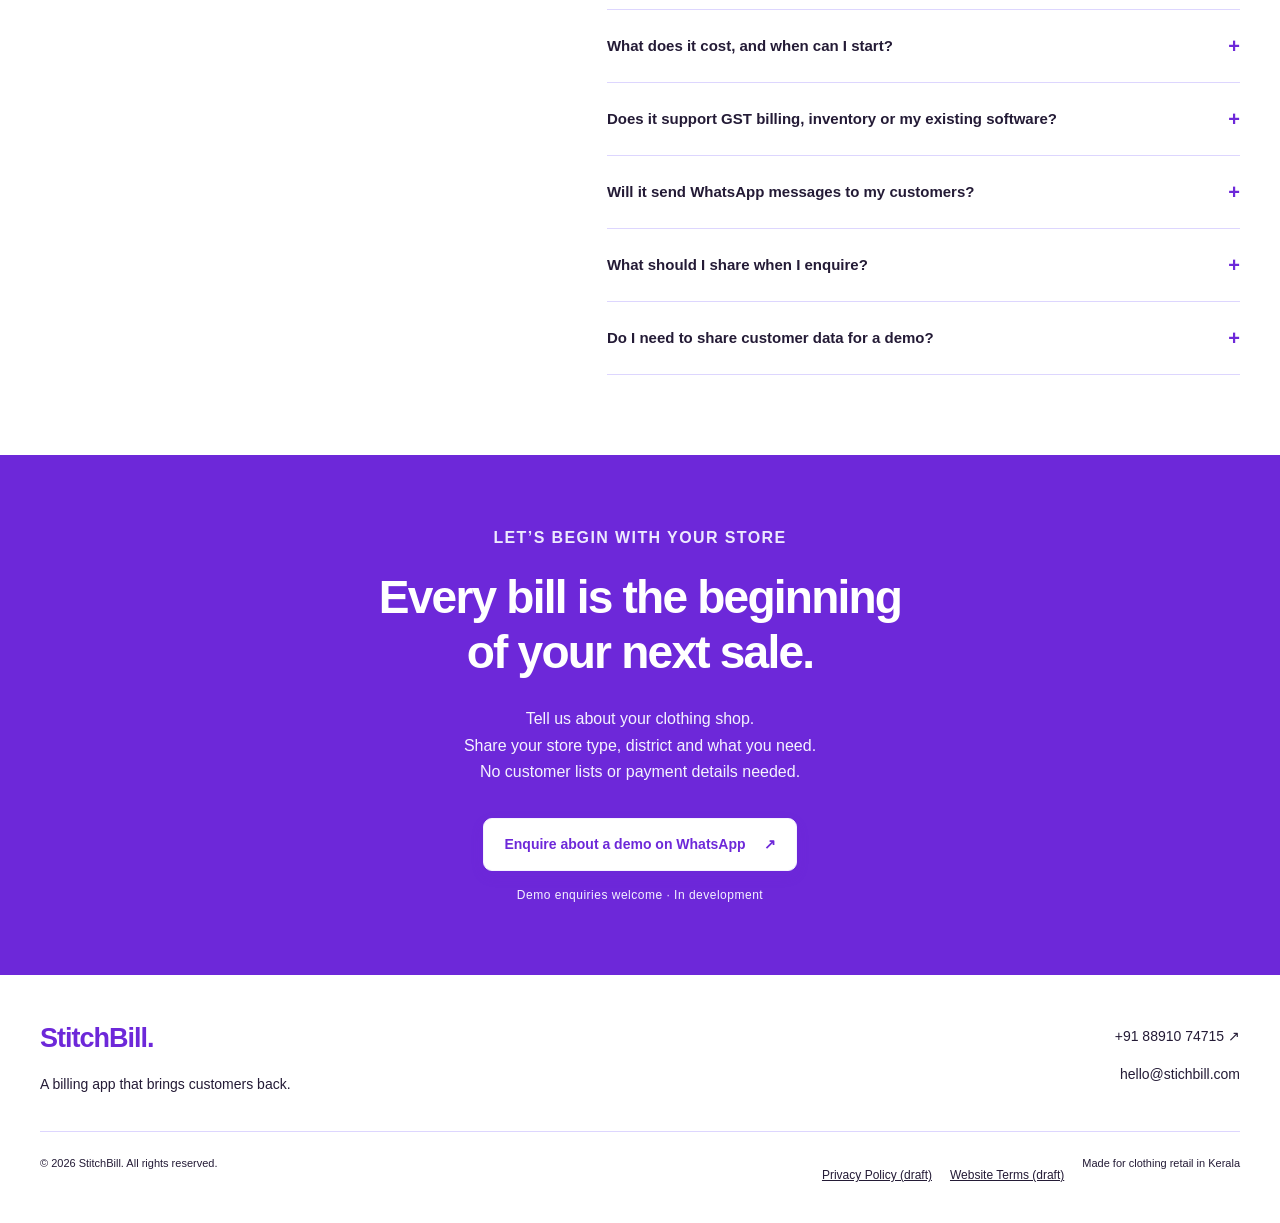
==== commit 9650f648: "Apply violet branding and product navigation to StitchBill" ====
--- a/index.html
+++ b/index.html
@@ -1,6 +1,6 @@
 <!doctype html>
 <html lang="en"><head><meta charset="utf-8"><meta name="viewport" content="width=device-width,initial-scale=1"><meta name="theme-color" content="#702632"><title>StitchBill — A billing app that brings customers back.</title><meta name="description" content="Every bill is the beginning of your next sale. StitchBill is developing billing and customer re-engagement tools for clothing retailers in Kerala. Enquire on WhatsApp."><meta name="robots" content="index,follow"><link rel="canonical" href="https://www.stichbill.com/"><meta property="og:type" content="website"><meta property="og:title" content="StitchBill — Every bill is the beginning of your next sale."><meta property="og:description" content="Turn your customers into repeat buyers. A billing app that brings customers back. In development for clothing retailers in Kerala."><meta property="og:url" content="https://www.stichbill.com/"><meta name="twitter:card" content="summary"><meta name="twitter:title" content="StitchBill — Every bill is the beginning of your next sale."><meta name="twitter:description" content="A billing app that brings customers back. In development for clothing retailers in Kerala."><link rel="stylesheet" href="styles.css"><link rel="stylesheet" href="business.css"><script type="application/ld+json">{"@context":"https://schema.org","@type":"SoftwareApplication","name":"StitchBill","applicationCategory":"BusinessApplication","operatingSystem":"Web","description":"A billing app that brings customers back. Billing and customer re-engagement tools in development for clothing retailers in Kerala.","url":"https://www.stichbill.com/"}</script></head>
-<body><a class="skip" href="#main">Skip to content</a><header><div class="wrap nav"><a class="brand" href="#" aria-label="StitchBill home"><span class="monogram" aria-hidden="true">S<span>✦</span></span>StitchBill<span class="brand-dot">.</span></a><nav aria-label="Main navigation"><a href="#approach">How it works</a><a href="#retailers">Who it’s for</a><a href="#availability">Availability</a><a href="#faq">FAQs</a></nav><a data-enquiry="header" class="button small" href="https://wa.me/918891074715">Demo enquiry <span aria-hidden="true">↗</span></a></div><details class="mobile-menu wrap"><summary>Explore StitchBill</summary><nav aria-label="Mobile navigation"><a href="#approach">How it works</a><a href="#retailers">Who it’s for</a><a href="#availability">Availability</a><a href="#faq">FAQs</a></nav></details></header>
+<body><a class="skip" href="#main">Skip to content</a><header><div class="wrap nav"><a class="brand" href="#" aria-label="StitchBill home"><span class="monogram" aria-hidden="true">S<span>✦</span></span>StitchBill<span class="brand-dot">.</span></a><nav aria-label="Main navigation" class="desktop-nav"><details class="nav-menu"><summary>Explore StitchBill <span aria-hidden="true">⌄</span></summary><div class="nav-panel"><a href="#approach"><strong>The customer journey</strong><span>From the first bill to the next visit</span></a><a href="#relationships"><strong>Customer relationships</strong><span>Our proposed approach to staying connected</span></a><a href="#availability"><strong>Product status</strong><span>What’s here, planned and unverified</span></a></div></details><details class="nav-menu"><summary>Who it’s for <span aria-hidden="true">⌄</span></summary><div class="nav-panel"><a href="#retailers"><strong>Clothing retailers</strong><span>Menswear, boutiques, textiles and fashion</span></a><a href="#billing"><strong>Billing &amp; retail</strong><span>The starting point for a relationship</span></a></div></details><a href="#faq">FAQs</a></nav><a data-enquiry="header" class="button small" href="https://wa.me/918891074715">Demo enquiry <span aria-hidden="true">↗</span></a></div><details class="mobile-menu wrap"><summary>Explore StitchBill</summary><nav aria-label="Mobile navigation"><a href="#approach">Customer journey</a><a href="#relationships">Relationships</a><a href="#retailers">Who it’s for</a><a href="#billing">Billing &amp; retail</a><a href="#availability">Product status</a><a href="#faq">FAQs</a></nav></details></header>
 <main id="main"><section class="hero"><div class="wrap hero-grid"><div class="hero-copy"><p class="eyebrow hero-category"><span class="category-mark" aria-hidden="true">✦</span> BILLING + CUSTOMER RELATIONSHIPS</p><h1>Every bill is the beginning of your <em>next sale.</em></h1><p class="lead">A billing app that brings customers back.</p><p class="sublead">For clothing retailers in Kerala. StitchBill is being developed to help your shop reconnect with customers and encourage repeat purchases.</p><div class="actions"><a data-enquiry="hero" class="button" href="https://wa.me/918891074715">WhatsApp demo enquiry <span aria-hidden="true">↗</span></a><a class="text-link secondary-button" href="#approach">See how it works <span aria-hidden="true">↓</span></a></div><p class="micro hero-status"><span class="status-pill">In development</span> Ask what is available to preview today</p></div><figure class="hero-interface" aria-labelledby="interface-caption" data-living-interface>
   <div class="interface-header"><span class="interface-wordmark"><span class="app-mark" aria-hidden="true">S</span> StitchBill<span aria-hidden="true">.</span></span><span class="interface-badge">CONCEPT PREVIEW</span></div>
   <div class="workspace-label"><span>Customer relationship journey</span><span>Sample data</span></div><div class="interface-stage">
@@ -26,9 +26,9 @@
 </figure></div><div class="wrap audience"><span>Designed around your kind of store</span><p><span>Menswear shops</span><span>Ladies’ boutiques</span><span>Textile stores</span><span>Fashion retailers</span></p></div></section>
 <section class="problem wrap"><p class="eyebrow">THE RETAIL CHALLENGE</p><div class="split"><h2>A great first visit<br>deserves a <em>second one.</em></h2><div><p class="large">The sale ends. The relationship shouldn’t.</p><p>A customer finds the right outfit, pays and leaves. Between new collections and busy days, staying connected can slip down the list.</p><p>Give your store a thoughtful way to keep the conversation going — and customers a reason to think of you again.</p></div></div><div class="problem-line"><span>A purchase</span><span class="dashed" aria-hidden="true"></span><span class="missing">A missed connection?</span><span class="dashed" aria-hidden="true"></span><span>A reason to return</span></div></section>
 <section id="approach" class="approach"><div class="wrap"><div class="section-top"><div><p class="eyebrow">HOW IT WORKS · PROPOSED EXPERIENCE</p><h2>Turn your customers<br>into <em>repeat buyers.</em></h2></div><div class="section-aside"><span class="pill">PROPOSED JOURNEY</span><p>A simple illustration of the customer experience we’re working towards. Product functionality is in development.</p></div></div><ol class="journey"><li><span class="step">01 <span aria-hidden="true">↗</span></span><h3>Serve them today.</h3><p>Start with a helpful shopping experience and a bill that marks the beginning of a relationship.</p><span class="step-note">THE FIRST VISIT</span></li><li><span class="step">02 <span aria-hidden="true">↗</span></span><h3>Stay connected.</h3><p>With the customer’s permission, make space for relevant, considerate follow-up from your store.</p><span class="step-note">A THOUGHTFUL CONNECTION</span></li><li><span class="step">03 <span aria-hidden="true">↗</span></span><h3>Welcome them back.</h3><p>Give customers a reason to explore what’s new and choose your shop for their next visit.</p><span class="step-note">THE NEXT OPPORTUNITY</span></li></ol></div></section>
-<section class="wrap remarketing"><div class="editorial"><p class="eyebrow">CUSTOMER REMARKETING</p><h2>Keep your store<br>in the <em>conversation.</em></h2><p class="large">Serve customers today. Give them a reason to return.</p><p>Customer remarketing is about reconnecting with people who already know your shop. StitchBill’s planned direction puts that relationship at the centre, with billing as its starting point.</p><div class="benefit"><span>01</span><div><h3>Make follow-up feel relevant</h3><p>A planned focus on useful reasons to reconnect, such as new collections and store updates.</p></div></div><div class="benefit"><span>02</span><div><h3>Build lasting relationships</h3><p>A thoughtful approach to customer communication, guided by permission and respect.</p></div></div><p class="permission-note"><strong>A relationship, not just another message.</strong> A useful follow-up gives the customer a clear reason to care, respects their permission and stops when they ask. These are principles for the proposed experience; no messaging workflow is connected to this website.</p><a data-enquiry="remarketing" class="text-link" href="https://wa.me/918891074715">Discuss your store’s needs <span aria-hidden="true">↗</span></a></div><div class="concept"><div class="concept-label"><span>STITCHBILL / RELATIONSHIPS</span><span>CONCEPT ONLY</span></div><h3>From one visit<br>to the next.</h3><p class="concept-intro">An illustrative customer journey</p><div class="timeline"><div><span class="node">1</span><div><small>THE START</small><strong>A customer shops with you</strong><p>A connection begins at your store.</p></div></div><div><span class="node">2</span><div><small>THE CONNECTION</small><strong>A reason to reconnect</strong><p>A relevant store update, with permission.</p></div></div><div><span class="node">3</span><div><small>THE POSSIBILITY</small><strong>Another visit to your store</strong><p>An opportunity to serve them again.</p></div></div></div><p class="concept-disclaimer">Illustrative preview — not a working dashboard. Proposed functionality is in development. Return visits are not guaranteed.</p></div></section>
+<section id="relationships" class="wrap remarketing"><div class="editorial"><p class="eyebrow">CUSTOMER REMARKETING</p><h2>Keep your store<br>in the <em>conversation.</em></h2><p class="large">Serve customers today. Give them a reason to return.</p><p>Customer remarketing is about reconnecting with people who already know your shop. StitchBill’s planned direction puts that relationship at the centre, with billing as its starting point.</p><div class="benefit"><span>01</span><div><h3>Make follow-up feel relevant</h3><p>A planned focus on useful reasons to reconnect, such as new collections and store updates.</p></div></div><div class="benefit"><span>02</span><div><h3>Build lasting relationships</h3><p>A thoughtful approach to customer communication, guided by permission and respect.</p></div></div><p class="permission-note"><strong>A relationship, not just another message.</strong> A useful follow-up gives the customer a clear reason to care, respects their permission and stops when they ask. These are principles for the proposed experience; no messaging workflow is connected to this website.</p><a data-enquiry="remarketing" class="text-link" href="https://wa.me/918891074715">Discuss your store’s needs <span aria-hidden="true">↗</span></a></div><div class="concept"><div class="concept-label"><span>STITCHBILL / RELATIONSHIPS</span><span>CONCEPT ONLY</span></div><h3>From one visit<br>to the next.</h3><p class="concept-intro">An illustrative customer journey</p><div class="timeline"><div><span class="node">1</span><div><small>THE START</small><strong>A customer shops with you</strong><p>A connection begins at your store.</p></div></div><div><span class="node">2</span><div><small>THE CONNECTION</small><strong>A reason to reconnect</strong><p>A relevant store update, with permission.</p></div></div><div><span class="node">3</span><div><small>THE POSSIBILITY</small><strong>Another visit to your store</strong><p>An opportunity to serve them again.</p></div></div></div><p class="concept-disclaimer">Illustrative preview — not a working dashboard. Proposed functionality is in development. Return visits are not guaranteed.</p></div></section>
 <section id="retailers" class="retailers"><div class="wrap"><p class="eyebrow">BUILT AROUND CLOTHING RETAIL</p><div class="section-top"><h2>For the shops that<br>help Kerala <em>dress well.</em></h2><p class="section-aside">From a neighbourhood menswear shop to an independent boutique, the next visit matters.</p></div><div class="store-grid"><article><span>01</span><h3>Menswear shops</h3><p>A new shirt collection or occasion-wear arrival can be a useful reason to reconnect with customers who want to hear from your shop.</p></article><article><span>02</span><h3>Ladies’ boutiques</h3><p>Keep the personal touch beyond a visit. A new collection or festive edit could start a relevant conversation with interested customers.</p></article><article><span>03</span><h3>Textile stores</h3><p>From everyday fabrics to Onam and wedding purchases, give interested customers a reason to discover what is new in your store.</p></article><article><span>04</span><h3>Fashion retailers</h3><p>For independent and multi-brand stores, new-season arrivals can be a starting point for thoughtful customer follow-up.</p></article></div><p class="retailer-note">Illustrative use cases for the planned product direction, not confirmed campaign features.</p></div></section>
-<section class="wrap billing"><p class="eyebrow">BILLING & RETAIL MANAGEMENT</p><div class="split"><h2>Billing starts it.<br><em>Relationships carry it forward.</em></h2><div><p>StitchBill is a billing app in development, with customer re-engagement at the heart of its proposed direction.</p><p>Billing workflows and other retail-management capabilities will be described here as they are verified. Inventory and automatic remarketing are not confirmed features.</p><a data-enquiry="availability" class="text-link" href="https://wa.me/918891074715">Ask about product availability <span aria-hidden="true">↗</span></a></div></div></section>
+<section id="billing" class="wrap billing"><p class="eyebrow">BILLING & RETAIL MANAGEMENT</p><div class="split"><h2>Billing starts it.<br><em>Relationships carry it forward.</em></h2><div><p>StitchBill is a billing app in development, with customer re-engagement at the heart of its proposed direction.</p><p>Billing workflows and other retail-management capabilities will be described here as they are verified. Inventory and automatic remarketing are not confirmed features.</p><a data-enquiry="availability" class="text-link" href="https://wa.me/918891074715">Ask about product availability <span aria-hidden="true">↗</span></a></div></div></section>
 <section id="availability" class="wrap availability" aria-labelledby="availability-title"><p class="eyebrow">A CLEAR PICTURE BEFORE YOU ENQUIRE</p><h2 id="availability-title">What is available <em>today?</em></h2><div class="availability-grid"><article><h3>Available here</h3><p>Explore the proposed approach, view a fictional UI concept and contact the StitchBill team on WhatsApp or email.</p></article><article><h3>Product direction</h3><p>Billing and customer re-engagement for clothing retailers. Product capabilities are in development; this site does not provide a working retail app.</p></article><article><h3>Confirm with the team</h3><p>Current demo access, launch timing, pricing, hardware needs, GST billing, inventory, data import and integrations have not been verified.</p></article></div></section>
 <section id="faq" class="faq wrap"><div><p class="eyebrow">A FEW THINGS TO KNOW</p><h2>Before we <br><em>say hello.</em></h2></div><div class="questions"><details open><summary>What is StitchBill?</summary><p>A billing app that brings customers back. StitchBill is being developed for clothing retailers in Kerala, with customer remarketing and repeat purchases as its central focus.</p></details><details><summary>Can I use all these features today?</summary><p>Customer re-engagement capabilities shown here are planned or in development. Contact us for current availability and demo options.</p></details><details><summary>Is remarketing fully automatic?</summary><p>Automatic remarketing has not been verified and is not promised. The journey on this page illustrates a proposed experience, not confirmed automation.</p></details><details><summary>Will StitchBill guarantee repeat sales?</summary><p>No. The aim is to support customer relationships and encourage return visits. Purchases depend on your customers, your store and many other factors.</p></details><details><summary>How do I enquire or request a demo?</summary><p><a data-enquiry="faq" href="https://wa.me/918891074715">Message +91 88910 74715 on WhatsApp</a> or email <a href="mailto:hello@stichbill.com">hello@stichbill.com</a>. Tell us about your shop and ask about current demo availability.</p></details><details><summary>What does it cost, and when can I start?</summary><p>No pricing or launch date is confirmed on this website. Ask the team for current availability and written pricing before making a purchase decision.</p></details><details><summary>Does it support GST billing, inventory or my existing software?</summary><p>These capabilities, hardware requirements and integrations are not verified in the available source. Tell us what you use today so the team can confirm whether your requirements can be met.</p></details><details><summary>Will it send WhatsApp messages to my customers?</summary><p>This website sends no messages. Automated follow-up and WhatsApp integration are not confirmed product features. The WhatsApp buttons only open a conversation with the StitchBill team.</p></details><details><summary>What should I share when I enquire?</summary><p>Your store type, district and the main problem you want to solve are enough to begin. Please do not send customer lists, phone numbers belonging to customers, bills or payment details.</p></details><details><summary>Do I need to share customer data for a demo?</summary><p>No customer data is needed for an initial enquiry. Ask for a demonstration using fictional sample data and confirm the product’s privacy and data-handling arrangements before uploading any real records.</p></details></div></section>
 <section class="final-cta"><div class="wrap"><p class="eyebrow">LET’S BEGIN WITH YOUR STORE</p><h2>Every bill is the beginning <br>of your <em>next sale.</em></h2><p>Tell us about your clothing shop.<br>Share your store type, district and what you need.<br>No customer lists or payment details needed.</p><a data-enquiry="final" class="button light" href="https://wa.me/918891074715">Enquire about a demo on WhatsApp <span aria-hidden="true">↗</span></a><span class="micro">Demo enquiries welcome · In development</span></div></section></main>
--- a/business.css
+++ b/business.css
@@ -5,3 +5,11 @@
 @media(max-width:480px){.wrap{width:calc(100% - 36px)}.nav{height:76px;gap:10px}.brand{font-size:24px}.monogram{width:29px;height:33px;font-size:22px;margin-right:7px}.button.small{font-size:11px;padding:10px 12px;min-height:44px;gap:10px}.hero h1{font-size:39px;letter-spacing:-1.4px}.hero-category{font-size:8px;letter-spacing:.4px;padding:6px 8px}.hero .lead{font-size:18px}.sublead{font-size:15px}.actions{align-items:stretch}.actions .button,.secondary-button{font-size:13px}.hero-status{font-size:10px}.audience p{gap:8px;font-size:11px}.audience p>span{padding:8px 10px}.interface-header{padding:0 14px}.workspace-label{padding:12px 14px;font-size:10px}.workspace-label>span:last-child{font-size:9px}.interface-wordmark{font-size:14px}.interface-badge{font-size:7px}.interface-stage{height:460px}.fashion-card{padding:13px}.purchase-card,.customer-card{width:90%}.fashion-card h3{font-size:16px}.purchase-content strong span{font-size:8px}.purchase-content{gap:9px}.purchase-history{flex-direction:column;font-size:9px}.customer-card{top:175px}.followup-card{top:335px;padding:12px}.followup-card h3{font-size:15px}.followup-card p{font-size:10px}.followup-note{font-size:8px;margin-left:0}.card-kicker{font-size:7px}.hero-interface figcaption{padding:16px 14px 0}.interface-controls{padding:8px 14px;align-items:center}.hero-interface figcaption strong{font-size:13px}.hero-interface figcaption>span{font-size:9px}.motion-note{font-size:9px;max-width:135px}.motion-toggle{font-size:10px}.store-grid{grid-template-columns:1fr}.problem.wrap,.approach,.retailers,.remarketing,.billing,.availability,.faq{padding-top:52px;padding-bottom:52px}.problem-line{padding:15px;gap:8px;font-size:12px}.missing{padding:8px}.dashed{display:none}.problem-line{justify-content:space-between}.concept{padding:24px;margin-right:0}.concept h3{font-size:29px}h2{font-size:31px;letter-spacing:-1px}.final-cta{padding:54px 0}.final-cta h2,.final-cta h2 em{font-size:34px}.footer-bottom>div{gap:10px}.legal-page h1{font-size:34px}.legal-page{padding-top:35px}.legal-nav{gap:10px}.legal-nav>a:last-child{font-size:12px}}
 @media(min-width:801px) and (max-width:1100px){.interface-stage{height:510px}.customer-card{top:197px}.followup-card{top:377px}}
 @media(max-width:360px){.interface-stage{height:495px}}
+
+/* Violet redesign: product navigation, white canvas and lavender surfaces. */
+:root{--burgundy:#6D28D9;--cream:#F5F3FF;--beige:#DDD6FE;--ink:#241B36;--white:#FFFFFF}
+header{position:relative;z-index:20;background:#fff}.nav{height:88px}.desktop-nav{align-items:center;gap:30px}.nav-menu{position:relative}.nav-menu summary{list-style:none;cursor:pointer;display:flex;align-items:center;gap:9px;min-height:44px}.nav-menu summary::-webkit-details-marker{display:none}.nav-menu[open]>summary{color:#6D28D9}.nav-panel{position:absolute;top:calc(100% + 14px);left:-22px;width:340px;padding:10px;border:1px solid #DDD6FE;border-radius:16px;background:white;box-shadow:0 18px 50px #241B3618;display:grid;gap:4px}.nav-panel a{padding:14px;border-radius:9px;display:grid;gap:4px;white-space:normal}.nav-panel a:hover{background:#F5F3FF;text-decoration:none}.nav-panel strong{font-size:14px}.nav-panel span{font-size:12px;color:#655974;font-weight:400;line-height:1.5}
+.button{box-shadow:0 5px 14px #6d28d91c;border-radius:9px}.button:hover{background:#5B21B6}.button.light:hover{background:#EDE9FE;color:#5B21B6}.hero{background:linear-gradient(135deg,#fff 10%,#F5F3FF 75%);padding-top:64px}.hero-category{border-radius:30px;color:#5B21B6;background:#EDE9FE;border-color:#DDD6FE;padding:8px 14px}.hero h1{font-size:clamp(42px,4.3vw,61px);letter-spacing:-2.2px;line-height:1.12}.hero h1 em{color:#6D28D9}.hero .lead{color:#4C1D95}.hero-interface{border-radius:20px;border-color:#DDD6FE;box-shadow:0 24px 65px #6d28d917}.interface-stage{background:#F5F3FF}.interface-thread{border-color:#C4B5FD}.fashion-card{border-color:#DDD6FE}.followup-card{background:#6D28D9}.garment,.customer-avatar{background:#EDE9FE;color:#6D28D9}.audience{border-color:#DDD6FE;padding:28px 0}.audience p>span{border:0;background:white;border-radius:30px;padding:10px 18px;color:#4C1D95}.status-pill,.pill{border-radius:30px;background:#EDE9FE;color:#5B21B6}.problem-line{background:#F5F3FF}.journey li,.journey li+li{border-radius:18px;box-shadow:0 5px 18px #6d28d906}.step{color:#6D28D9}.concept{border-radius:20px;border:1px solid #DDD6FE;background:#F5F3FF}.store-grid article{border-radius:16px}.store-grid article>span{display:inline-grid;place-items:center;width:36px;height:36px;background:#F5F3FF;border-radius:10px}.availability-grid article{background:#fff;border-radius:16px;border-top:3px solid #6D28D9}.availability{padding-top:32px;padding-bottom:45px}.questions details{border-color:#DDD6FE}.questions summary{padding:6px 0}.final-cta{background:#6D28D9}.final-cta .eyebrow{color:#EDE9FE}.final-cta .button.light{color:#6D28D9;background:white}footer{background:#fff}.footer-bottom{border-color:#DDD6FE}.legal-page .draft-note{background:#F5F3FF;border-color:#DDD6FE}
+@media(max-width:1100px) and (min-width:801px){.desktop-nav{gap:18px}.nav{gap:16px}.nav-panel{width:300px}.hero h1{font-size:46px}}
+@media(max-width:800px){.nav .desktop-nav{display:none}.mobile-menu summary{justify-content:space-between;font-weight:600}.mobile-menu summary:after{content:'+';font-size:22px}.mobile-menu[open] summary:after{content:'−'}.hero{padding-top:36px}.hero h1{font-size:clamp(39px,6.7vw,54px)}}
+@media(max-width:480px){.hero h1{font-size:39px;letter-spacing:-1.5px}.hero-category{font-size:8px;padding:7px 10px}.audience p>span{padding:9px 12px}.availability{padding-top:38px;padding-bottom:38px}}
